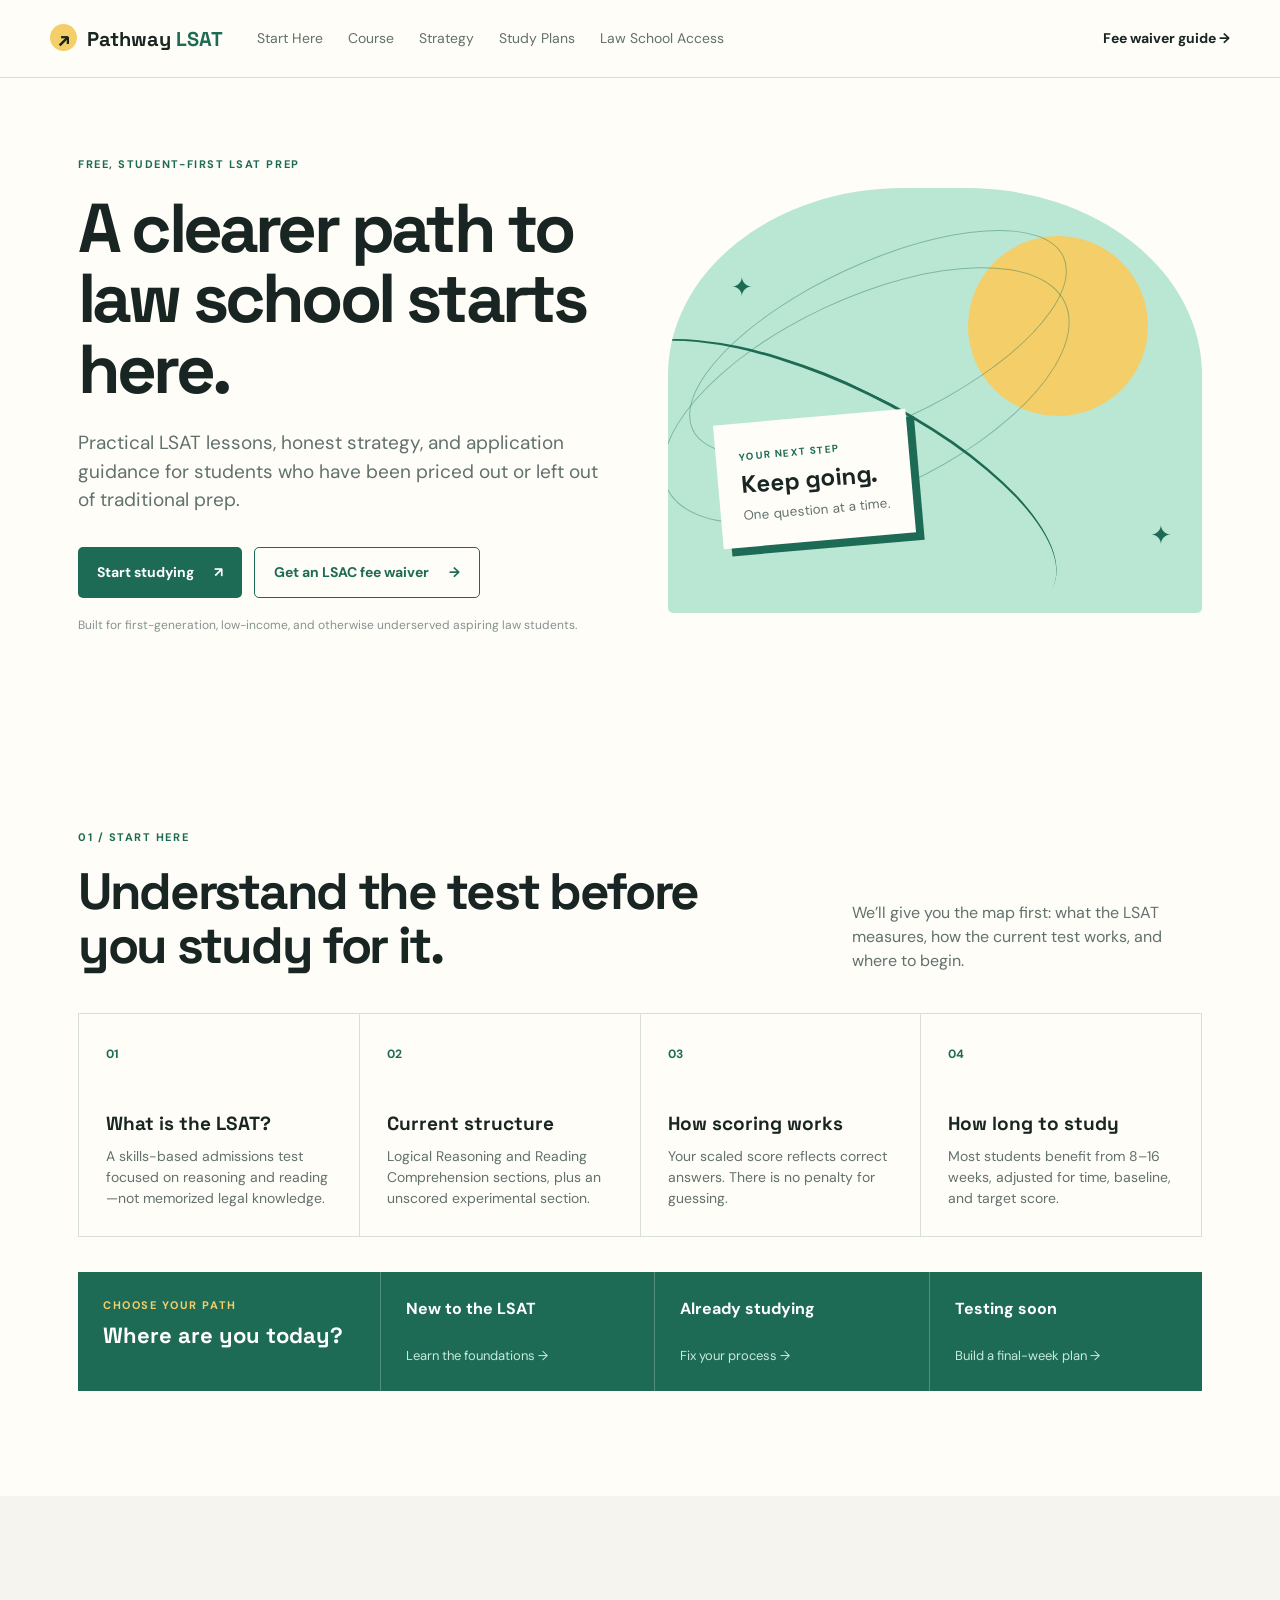
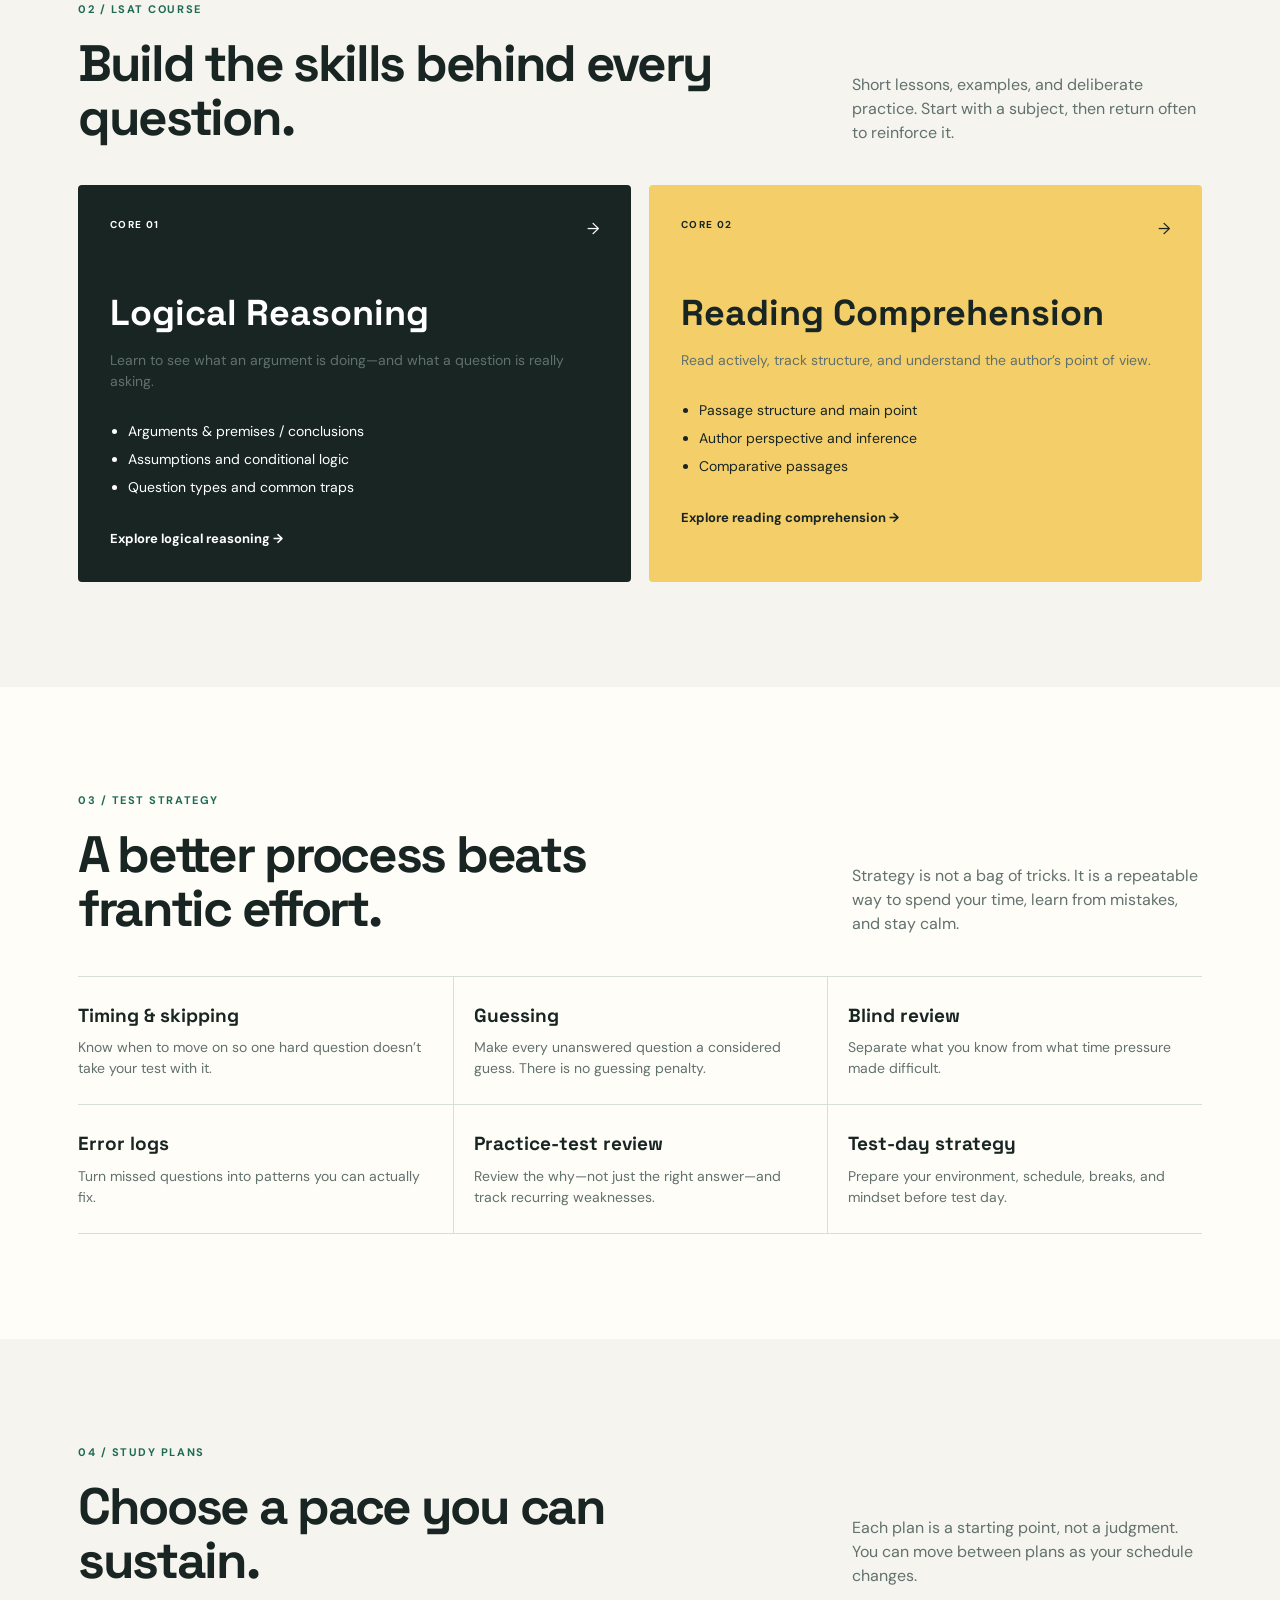
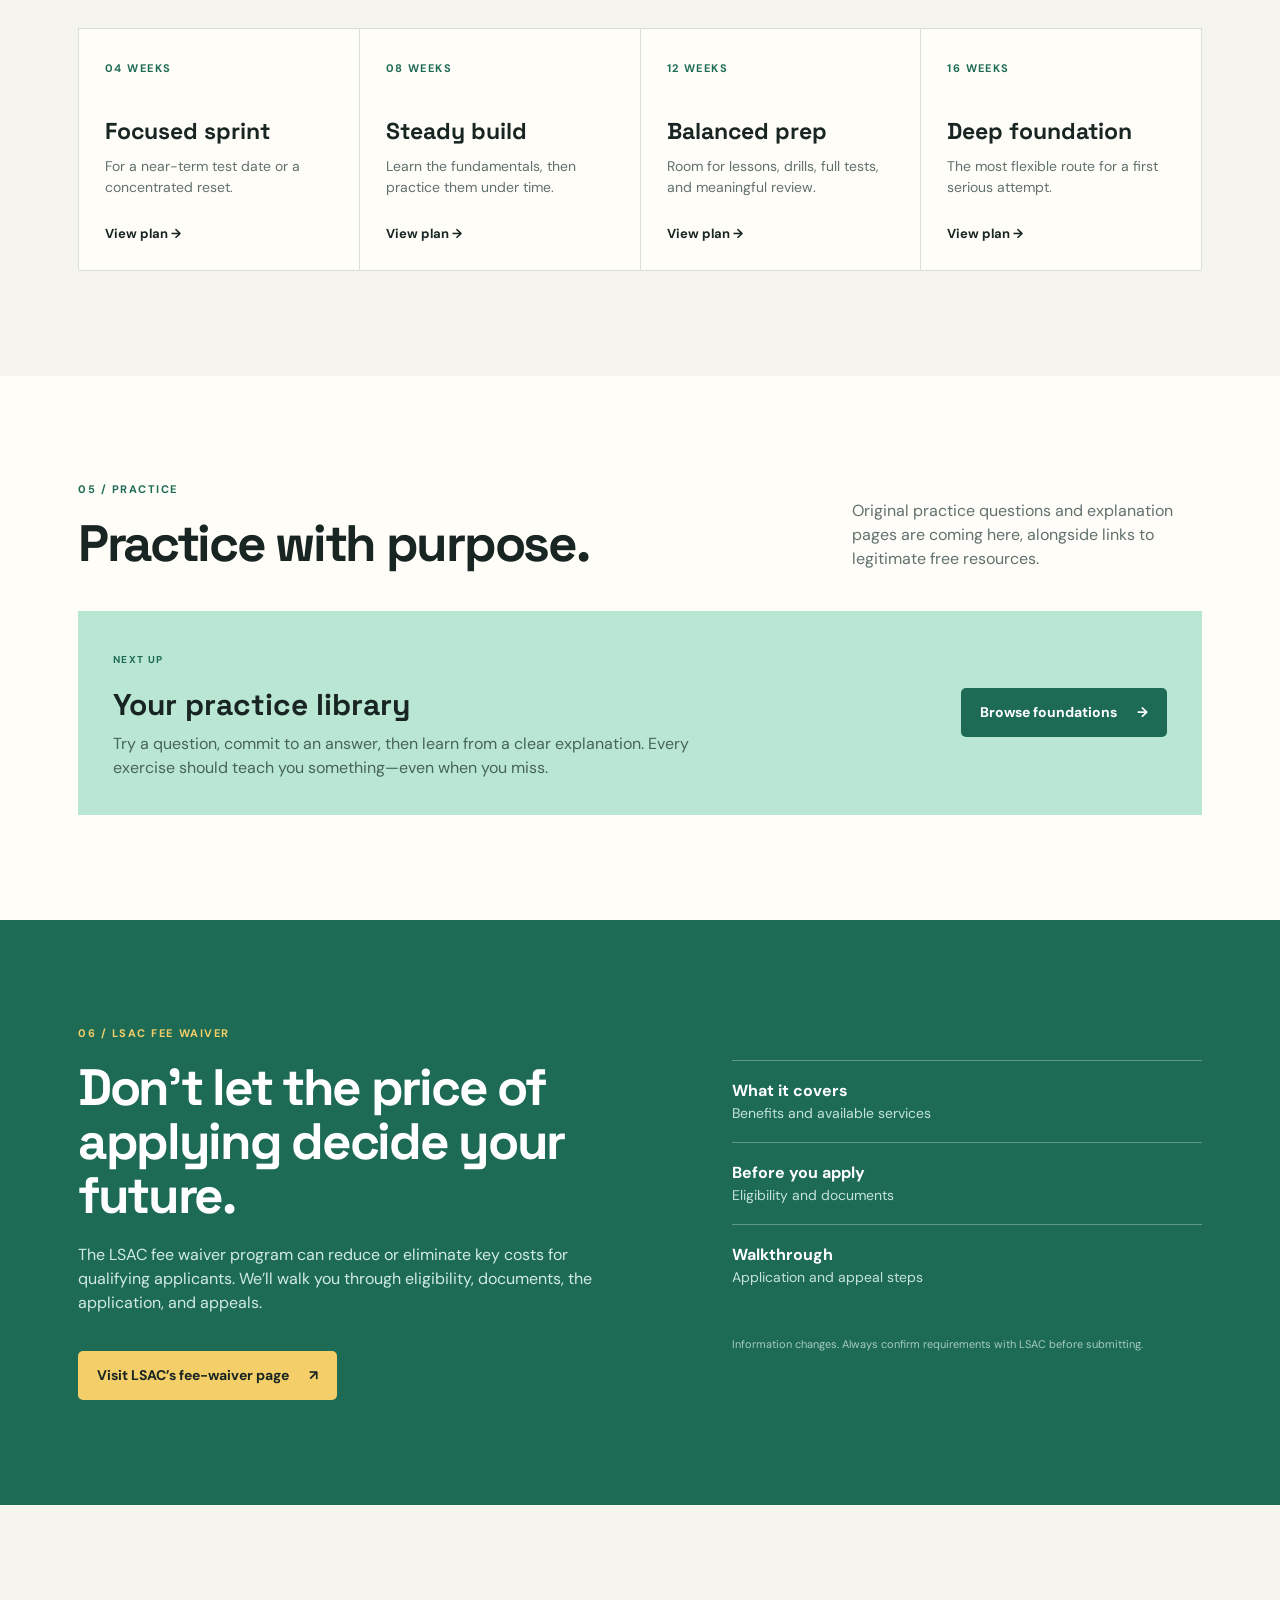
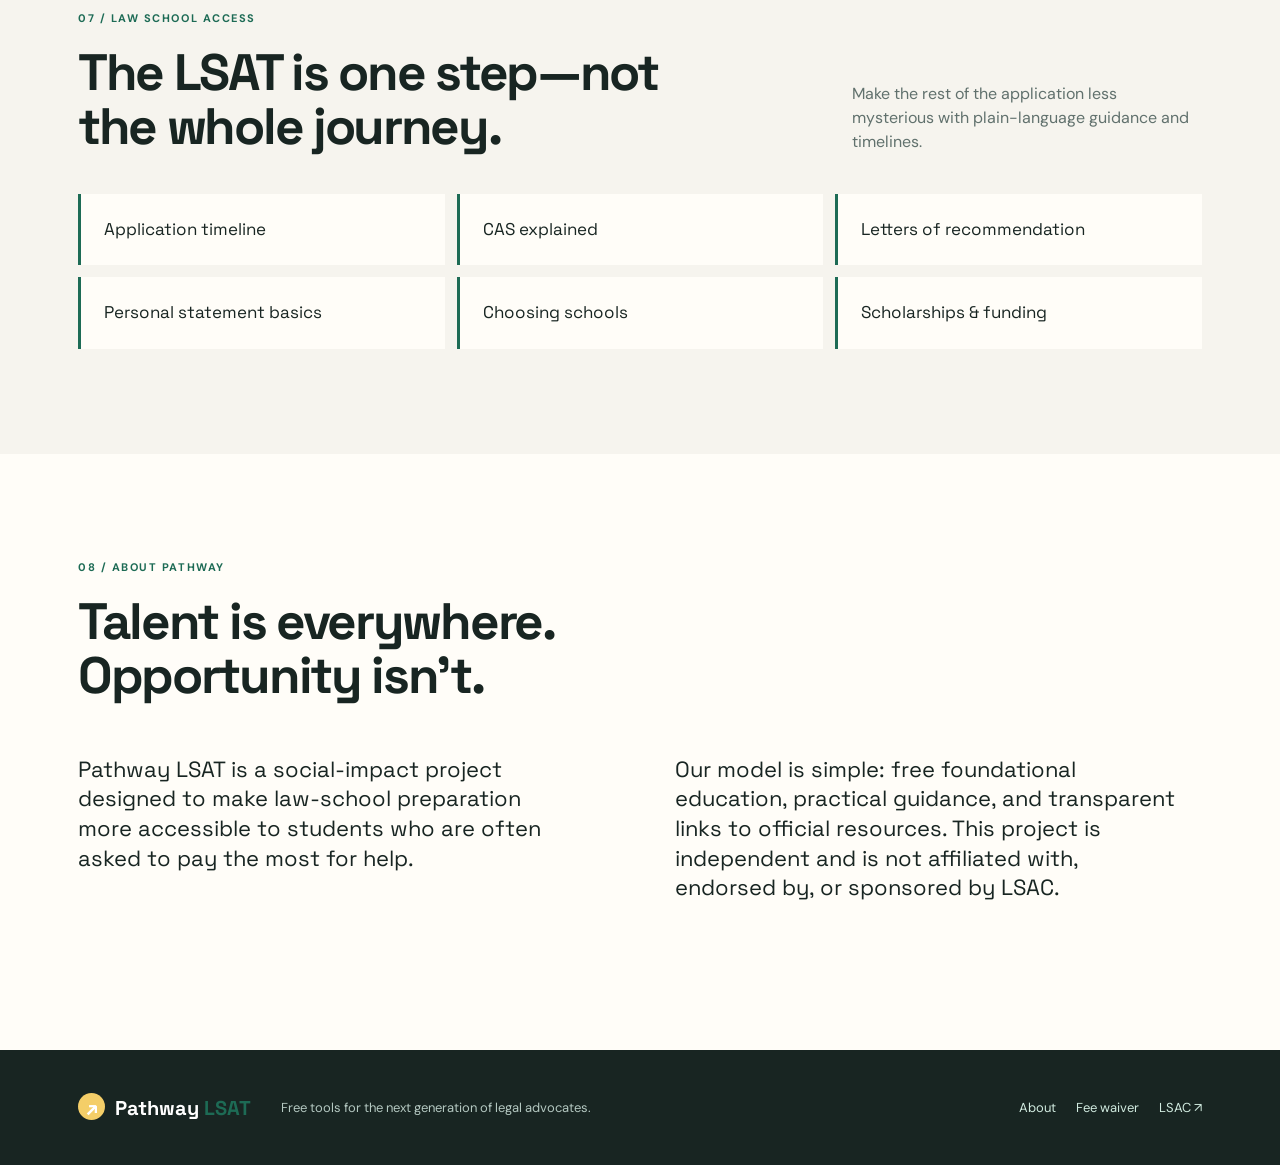
==== index.html @ d867a2b7 "Add files via upload" ====
<!doctype html>
<html lang="en">
  <head>
    <meta charset="UTF-8" />
    <meta name="viewport" content="width=device-width, initial-scale=1.0" />
    <meta name="description" content="Free LSAT preparation and law-school access guidance for students facing financial barriers." />
    <title>Pathway LSAT — A clearer route to law school</title>
    <link rel="preconnect" href="https://fonts.googleapis.com" />
    <link rel="preconnect" href="https://fonts.gstatic.com" crossorigin />
    <link href="https://fonts.googleapis.com/css2?family=DM+Sans:wght@400;500;600;700&family=Space+Grotesk:wght@500;600;700&display=swap" rel="stylesheet" />
    <link rel="stylesheet" href="styles.css" />
  </head>
  <body>
    <header class="site-header">
      <a class="brand" href="#home" aria-label="Pathway LSAT home"><span class="brand-mark">↗</span> Pathway <span>LSAT</span></a>
      <button class="menu-toggle" aria-expanded="false" aria-controls="site-nav">Menu</button>
      <nav id="site-nav" class="site-nav" aria-label="Main navigation">
        <a href="#start">Start Here</a><a href="#course">Course</a><a href="#strategy">Strategy</a><a href="#plans">Study Plans</a><a href="#access">Law School Access</a>
      </nav>
      <a class="header-link" href="#fee-waiver">Fee waiver guide <span>→</span></a>
    </header>

    <main>
      <section id="home" class="hero section-shell">
        <div class="hero-copy">
          <p class="eyebrow">FREE, STUDENT-FIRST LSAT PREP</p>
          <h1>A clearer path to law school starts here.</h1>
          <p class="lede">Practical LSAT lessons, honest strategy, and application guidance for students who have been priced out or left out of traditional prep.</p>
          <div class="button-row"><a class="button primary" href="#start">Start studying <span>↗</span></a><a class="button secondary" href="#fee-waiver">Get an LSAC fee waiver <span>→</span></a></div>
          <p class="microcopy">Built for first-generation, low-income, and otherwise underserved aspiring law students.</p>
        </div>
        <div class="hero-art" aria-label="Illustration of a pathway toward law school">
          <div class="sun"></div><div class="orbit orbit-one"></div><div class="orbit orbit-two"></div><div class="path-line"></div><div class="sign-card"><span>YOUR NEXT STEP</span><strong>Keep going.</strong><small>One question at a time.</small></div>
          <div class="star star-one">✦</div><div class="star star-two">✦</div>
        </div>
      </section>

      <section id="start" class="section-shell section-block">
        <div class="section-heading"><div><p class="eyebrow">01 / START HERE</p><h2>Understand the test before you study for it.</h2></div><p>We’ll give you the map first: what the LSAT measures, how the current test works, and where to begin.</p></div>
        <div class="info-grid four"><article><span class="number">01</span><h3>What is the LSAT?</h3><p>A skills-based admissions test focused on reasoning and reading—not memorized legal knowledge.</p></article><article><span class="number">02</span><h3>Current structure</h3><p>Logical Reasoning and Reading Comprehension sections, plus an unscored experimental section.</p></article><article><span class="number">03</span><h3>How scoring works</h3><p>Your scaled score reflects correct answers. There is no penalty for guessing.</p></article><article><span class="number">04</span><h3>How long to study</h3><p>Most students benefit from 8–16 weeks, adjusted for time, baseline, and target score.</p></article></div>
        <div class="pathway"><div><p class="eyebrow">CHOOSE YOUR PATH</p><h3>Where are you today?</h3></div><a href="#course"><strong>New to the LSAT</strong><span>Learn the foundations →</span></a><a href="#strategy"><strong>Already studying</strong><span>Fix your process →</span></a><a href="#plans"><strong>Testing soon</strong><span>Build a final-week plan →</span></a></div>
      </section>

      <section id="course" class="section-shell section-block tinted"><div class="section-heading"><div><p class="eyebrow">02 / LSAT COURSE</p><h2>Build the skills behind every question.</h2></div><p>Short lessons, examples, and deliberate practice. Start with a subject, then return often to reinforce it.</p></div><div class="course-grid"><article class="course-card dark"><div class="card-top"><span class="tag">CORE 01</span><span>→</span></div><h3>Logical Reasoning</h3><p>Learn to see what an argument is doing—and what a question is really asking.</p><ul><li>Arguments &amp; premises / conclusions</li><li>Assumptions and conditional logic</li><li>Question types and common traps</li></ul><a href="#practice">Explore logical reasoning →</a></article><article class="course-card accent"><div class="card-top"><span class="tag">CORE 02</span><span>→</span></div><h3>Reading Comprehension</h3><p>Read actively, track structure, and understand the author’s point of view.</p><ul><li>Passage structure and main point</li><li>Author perspective and inference</li><li>Comparative passages</li></ul><a href="#practice">Explore reading comprehension →</a></article></div></section>

      <section id="strategy" class="section-shell section-block"><div class="section-heading"><div><p class="eyebrow">03 / TEST STRATEGY</p><h2>A better process beats frantic effort.</h2></div><p>Strategy is not a bag of tricks. It is a repeatable way to spend your time, learn from mistakes, and stay calm.</p></div><div class="strategy-list"><div><b>Timing &amp; skipping</b><span>Know when to move on so one hard question doesn’t take your test with it.</span></div><div><b>Guessing</b><span>Make every unanswered question a considered guess. There is no guessing penalty.</span></div><div><b>Blind review</b><span>Separate what you know from what time pressure made difficult.</span></div><div><b>Error logs</b><span>Turn missed questions into patterns you can actually fix.</span></div><div><b>Practice-test review</b><span>Review the why—not just the right answer—and track recurring weaknesses.</span></div><div><b>Test-day strategy</b><span>Prepare your environment, schedule, breaks, and mindset before test day.</span></div></div></section>

      <section id="plans" class="section-shell section-block tinted"><div class="section-heading"><div><p class="eyebrow">04 / STUDY PLANS</p><h2>Choose a pace you can sustain.</h2></div><p>Each plan is a starting point, not a judgment. You can move between plans as your schedule changes.</p></div><div class="plans-grid"><a href="#course"><span>04 WEEKS</span><h3>Focused sprint</h3><p>For a near-term test date or a concentrated reset.</p><b>View plan →</b></a><a href="#course"><span>08 WEEKS</span><h3>Steady build</h3><p>Learn the fundamentals, then practice them under time.</p><b>View plan →</b></a><a href="#course"><span>12 WEEKS</span><h3>Balanced prep</h3><p>Room for lessons, drills, full tests, and meaningful review.</p><b>View plan →</b></a><a href="#course"><span>16 WEEKS</span><h3>Deep foundation</h3><p>The most flexible route for a first serious attempt.</p><b>View plan →</b></a></div></section>

      <section id="practice" class="section-shell section-block"><div class="section-heading"><div><p class="eyebrow">05 / PRACTICE</p><h2>Practice with purpose.</h2></div><p>Original practice questions and explanation pages are coming here, alongside links to legitimate free resources.</p></div><div class="practice-callout"><div><span class="tag">NEXT UP</span><h3>Your practice library</h3><p>Try a question, commit to an answer, then learn from a clear explanation. Every exercise should teach you something—even when you miss.</p></div><a class="button primary" href="#course">Browse foundations <span>→</span></a></div></section>

      <section id="fee-waiver" class="section-shell section-block fee-section"><div class="fee-copy"><p class="eyebrow">06 / LSAC FEE WAIVER</p><h2>Don’t let the price of applying decide your future.</h2><p>The LSAC fee waiver program can reduce or eliminate key costs for qualifying applicants. We’ll walk you through eligibility, documents, the application, and appeals.</p><a class="button primary" href="https://www.lsac.org/lsat/register-lsat/lsat-cas-fees/fee-waivers" target="_blank" rel="noreferrer">Visit LSAC’s fee-waiver page <span>↗</span></a></div><div class="fee-topics"><div><b>What it covers</b><span>Benefits and available services</span></div><div><b>Before you apply</b><span>Eligibility and documents</span></div><div><b>Walkthrough</b><span>Application and appeal steps</span></div><p class="note">Information changes. Always confirm requirements with LSAC before submitting.</p></div></section>

      <section id="access" class="section-shell section-block tinted"><div class="section-heading"><div><p class="eyebrow">07 / LAW SCHOOL ACCESS</p><h2>The LSAT is one step—not the whole journey.</h2></div><p>Make the rest of the application less mysterious with plain-language guidance and timelines.</p></div><div class="access-grid"><span>Application timeline</span><span>CAS explained</span><span>Letters of recommendation</span><span>Personal statement basics</span><span>Choosing schools</span><span>Scholarships &amp; funding</span></div></section>

      <section id="about" class="section-shell section-block about"><p class="eyebrow">08 / ABOUT PATHWAY</p><h2>Talent is everywhere. Opportunity isn’t.</h2><div class="about-columns"><p>Pathway LSAT is a social-impact project designed to make law-school preparation more accessible to students who are often asked to pay the most for help.</p><p>Our model is simple: free foundational education, practical guidance, and transparent links to official resources. This project is independent and is not affiliated with, endorsed by, or sponsored by LSAC.</p></div></section>
    </main>
    <footer class="site-footer"><div class="brand"><span class="brand-mark">↗</span> Pathway <span>LSAT</span></div><p>Free tools for the next generation of legal advocates.</p><div><a href="#about">About</a><a href="#fee-waiver">Fee waiver</a><a href="https://www.lsac.org" target="_blank" rel="noreferrer">LSAC ↗</a></div></footer>
    <script src="app.js"></script>
  </body>
</html>
---- styles.css ----
:root{--ink:#182522;--muted:#61716d;--cream:#f6f4ee;--paper:#fffdf8;--mint:#b9e7d4;--green:#1d6b55;--yellow:#f4ce68;--line:#d8ded8;--sans:'DM Sans',sans-serif;--display:'Space Grotesk',sans-serif}*{box-sizing:border-box}html{scroll-behavior:smooth}body{margin:0;background:var(--paper);color:var(--ink);font-family:var(--sans);line-height:1.5}a{color:inherit;text-decoration:none}.site-header{height:78px;display:flex;align-items:center;gap:34px;padding:0 max(28px,calc((100vw - 1180px)/2));border-bottom:1px solid var(--line);position:sticky;top:0;background:rgba(255,253,248,.94);backdrop-filter:blur(10px);z-index:5}.brand{font-family:var(--display);font-weight:700;font-size:20px;white-space:nowrap}.brand>span:last-child{color:var(--green)}.brand-mark{display:inline-grid;place-items:center;background:var(--yellow);border-radius:50%;width:27px;height:27px;margin-right:5px}.site-nav{display:flex;gap:25px;font-size:14px;color:var(--muted);flex:1}.site-nav a:hover,.header-link:hover{color:var(--green)}.header-link{font-size:14px;font-weight:700}.menu-toggle{display:none;background:none;border:1px solid var(--line);padding:8px 12px;border-radius:5px}.section-shell{max-width:1180px;margin:auto;padding-left:28px;padding-right:28px}.hero{min-height:610px;display:grid;grid-template-columns:1fr 1fr;align-items:center;gap:55px}.hero-copy{padding:78px 0}.eyebrow{color:var(--green);font-size:11px;font-weight:700;letter-spacing:.14em;margin:0 0 20px}.hero h1{font-family:var(--display);font-size:clamp(42px,5.4vw,76px);line-height:1.02;letter-spacing:-.055em;max-width:650px;margin:0 0 25px}.lede{color:var(--muted);font-size:19px;max-width:565px}.button-row{display:flex;gap:12px;flex-wrap:wrap;margin:32px 0 18px}.button{display:inline-flex;align-items:center;gap:20px;padding:14px 19px;border-radius:5px;font-weight:700;font-size:14px}.button.primary{background:var(--green);color:white}.button.secondary{border:1px solid var(--green);color:var(--green)}.button:hover{transform:translateY(-2px)}.microcopy{font-size:12px;color:#85938f}.hero-art{height:425px;background:var(--mint);position:relative;overflow:hidden;border-radius:44% 44% 5px 5px}.sun{position:absolute;width:180px;height:180px;background:var(--yellow);border-radius:50%;top:48px;right:54px}.orbit{position:absolute;border:1px solid rgba(29,107,85,.4);border-radius:50%;transform:rotate(-25deg)}.orbit-one{width:410px;height:160px;top:75px;left:5px}.orbit-two{width:440px;height:195px;top:110px;left:-22px}.path-line{position:absolute;width:500px;height:190px;border-top:3px solid var(--green);border-radius:50%;transform:rotate(26deg);left:-90px;bottom:40px}.sign-card{position:absolute;background:var(--paper);padding:20px 23px;left:50px;bottom:72px;box-shadow:8px 8px 0 var(--green);transform:rotate(-5deg)}.sign-card span,.tag{font-size:10px;letter-spacing:.14em;color:var(--green);font-weight:700}.sign-card strong{display:block;font-family:var(--display);font-size:24px}.sign-card small{color:var(--muted)}.star{position:absolute;color:var(--green);font-size:26px}.star-one{top:80px;left:63px}.star-two{right:30px;bottom:58px}.section-block{padding-top:105px;padding-bottom:105px}.tinted{max-width:none;background:var(--cream)}.tinted>*{max-width:1124px;margin-left:auto;margin-right:auto}.section-heading{display:flex;justify-content:space-between;align-items:end;gap:40px;margin-bottom:40px}.section-heading h2,.about h2,.fee-copy h2{font-family:var(--display);font-size:clamp(32px,4vw,52px);letter-spacing:-.045em;line-height:1.05;margin:0;max-width:650px}.section-heading>p{max-width:350px;color:var(--muted);margin:0}.info-grid{display:grid;gap:1px;background:var(--line);border:1px solid var(--line)}.info-grid.four{grid-template-columns:repeat(4,1fr)}.info-grid article{background:var(--paper);padding:27px;min-height:210px}.number{color:var(--green);font-size:12px;font-weight:700}.info-grid h3{font-family:var(--display);font-size:19px;margin:45px 0 8px}.info-grid p,.course-card p,.plans-grid p{color:var(--muted);font-size:14px;margin:0}.pathway{display:grid;grid-template-columns:1.1fr repeat(3,1fr);gap:1px;background:var(--green);margin-top:35px;color:white}.pathway>*{padding:25px;background:var(--green)}.pathway .eyebrow{color:var(--yellow);margin-bottom:5px}.pathway h3{font-family:var(--display);font-size:22px;margin:0}.pathway a{border-left:1px solid rgba(255,255,255,.25);transition:.2s}.pathway a:hover{background:#165743}.pathway strong,.pathway span{display:block}.pathway span{font-size:13px;color:#c7e9db;margin-top:25px}.course-grid{display:grid;grid-template-columns:1fr 1fr;gap:18px}.course-card{padding:32px;min-height:360px;border-radius:4px}.course-card.dark{background:var(--ink);color:white}.course-card.accent{background:var(--yellow)}.card-top{display:flex;justify-content:space-between}.course-card .tag{color:inherit}.course-card h3{font-family:var(--display);font-size:36px;margin:45px 0 10px}.course-card ul{padding-left:18px;font-size:14px;line-height:2;margin:25px 0}.course-card a{font-size:13px;font-weight:700}.strategy-list{display:grid;grid-template-columns:repeat(3,1fr);border-top:1px solid var(--line)}.strategy-list div{padding:25px 20px 25px 0;border-bottom:1px solid var(--line)}.strategy-list div:nth-child(3n+2),.strategy-list div:nth-child(3n+3){padding-left:20px;border-left:1px solid var(--line)}.strategy-list b,.strategy-list span{display:block}.strategy-list b{font-family:var(--display);font-size:19px;margin-bottom:7px}.strategy-list span{font-size:14px;color:var(--muted)}.plans-grid{display:grid;grid-template-columns:repeat(4,1fr);gap:1px;background:var(--line);border:1px solid var(--line)}.plans-grid a{background:var(--paper);padding:26px;min-height:220px}.plans-grid a:hover{background:var(--mint)}.plans-grid span{font-size:11px;font-weight:700;color:var(--green);letter-spacing:.13em}.plans-grid h3{font-family:var(--display);font-size:23px;margin:35px 0 8px}.plans-grid b{display:block;font-size:13px;margin-top:26px}.practice-callout{display:flex;justify-content:space-between;align-items:center;gap:30px;padding:35px;background:var(--mint)}.practice-callout h3{font-family:var(--display);font-size:30px;margin:12px 0 5px}.practice-callout p{max-width:600px;color:#47645a;margin:0}.fee-section{display:grid;grid-template-columns:1.1fr .9fr;gap:80px;background:var(--green);max-width:none;color:white}.fee-section>*{max-width:530px}.fee-section{padding-left:max(28px,calc((100vw - 1124px)/2));padding-right:max(28px,calc((100vw - 1124px)/2))}.fee-copy .eyebrow{color:var(--yellow)}.fee-copy h2{color:white;margin-bottom:20px}.fee-copy>p{color:#d1ebe0}.fee-copy .button{margin-top:20px;background:var(--yellow);color:var(--ink)}.fee-topics{align-self:center}.fee-topics>div{border-top:1px solid rgba(255,255,255,.3);padding:18px 0}.fee-topics b,.fee-topics span{display:block}.fee-topics span{color:#c4e2d7;font-size:14px}.note{font-size:11px;color:#a6cbbc;margin-top:30px}.access-grid{display:grid;grid-template-columns:repeat(3,1fr);gap:12px}.access-grid span{background:var(--paper);padding:23px;font-family:var(--display);font-size:17px;border-left:3px solid var(--green)}.about{padding-bottom:125px}.about-columns{display:grid;grid-template-columns:1fr 1fr;gap:70px;margin-top:30px}.about-columns p{font-family:var(--display);font-size:22px;line-height:1.35;max-width:500px}.site-footer{background:var(--ink);color:white;padding:35px max(28px,calc((100vw - 1124px)/2));display:flex;align-items:center;gap:30px}.site-footer p{color:#b4c8c1;font-size:13px;flex:1}.site-footer>div:last-child{display:flex;gap:20px;font-size:13px;color:#d1ebe0}@media(max-width:800px){.site-header{gap:12px}.site-nav{display:none;position:absolute;top:78px;left:0;right:0;background:var(--paper);padding:20px 28px;flex-direction:column}.site-nav.open{display:flex}.menu-toggle{display:block;margin-left:auto}.header-link{display:none}.hero{grid-template-columns:1fr;padding-top:25px}.hero-copy{padding:45px 0 15px}.hero-art{height:300px}.section-heading{display:block}.section-heading>p{margin-top:18px}.info-grid.four,.plans-grid{grid-template-columns:1fr 1fr}.pathway{grid-template-columns:1fr 1fr}.pathway>*:first-child{grid-column:1/-1}.course-grid,.fee-section{grid-template-columns:1fr}.strategy-list{grid-template-columns:1fr 1fr}.strategy-list div:nth-child(3n+2),.strategy-list div:nth-child(3n+3){padding-left:0;border-left:0}.strategy-list div:nth-child(even){padding-left:20px;border-left:1px solid var(--line)}.about-columns{gap:20px}.site-footer{flex-wrap:wrap}.site-footer p{flex-basis:60%}}@media(max-width:500px){.section-block{padding-top:70px;padding-bottom:70px}.info-grid.four,.plans-grid,.strategy-list,.access-grid{grid-template-columns:1fr}.pathway{grid-template-columns:1fr}.pathway>*:first-child{grid-column:auto}.pathway a{border-left:0;border-top:1px solid rgba(255,255,255,.25)}.course-card h3{font-size:30px}.about-columns{grid-template-columns:1fr}.site-footer>div:last-child{width:100%}}
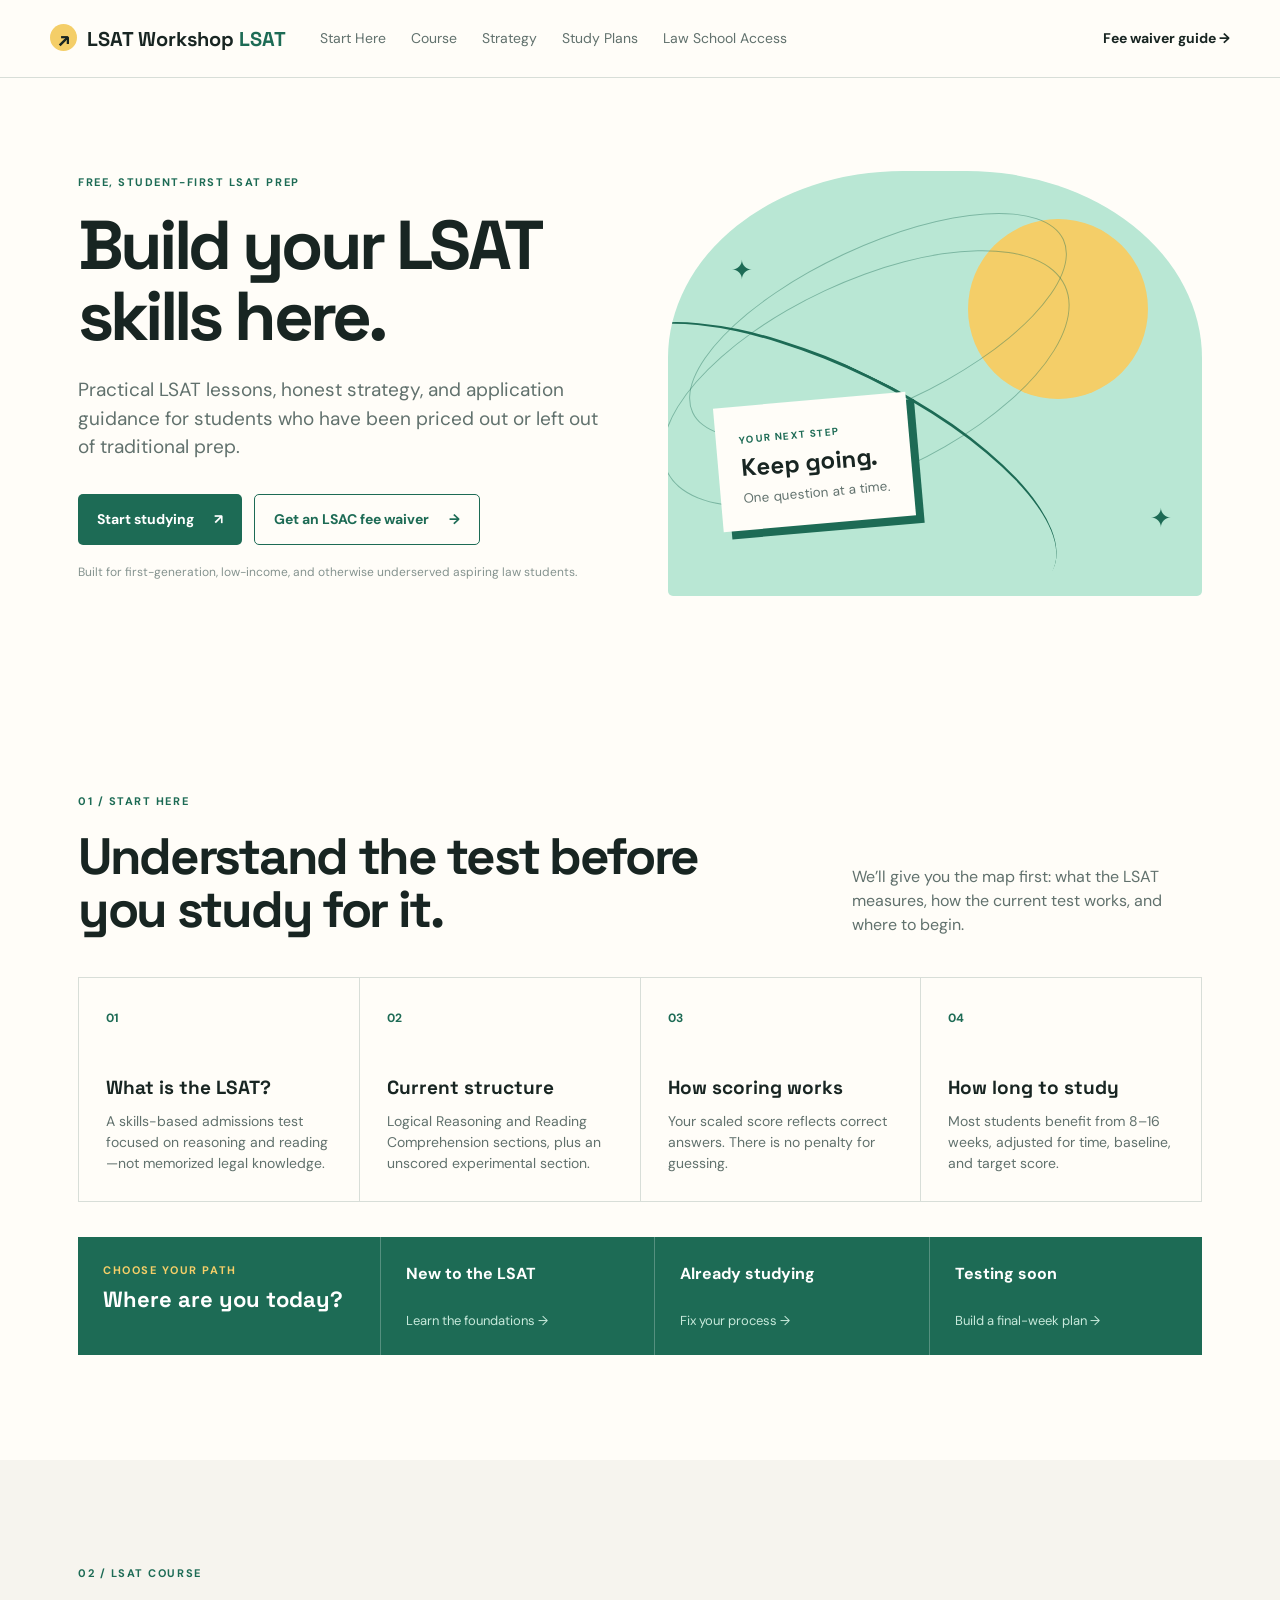
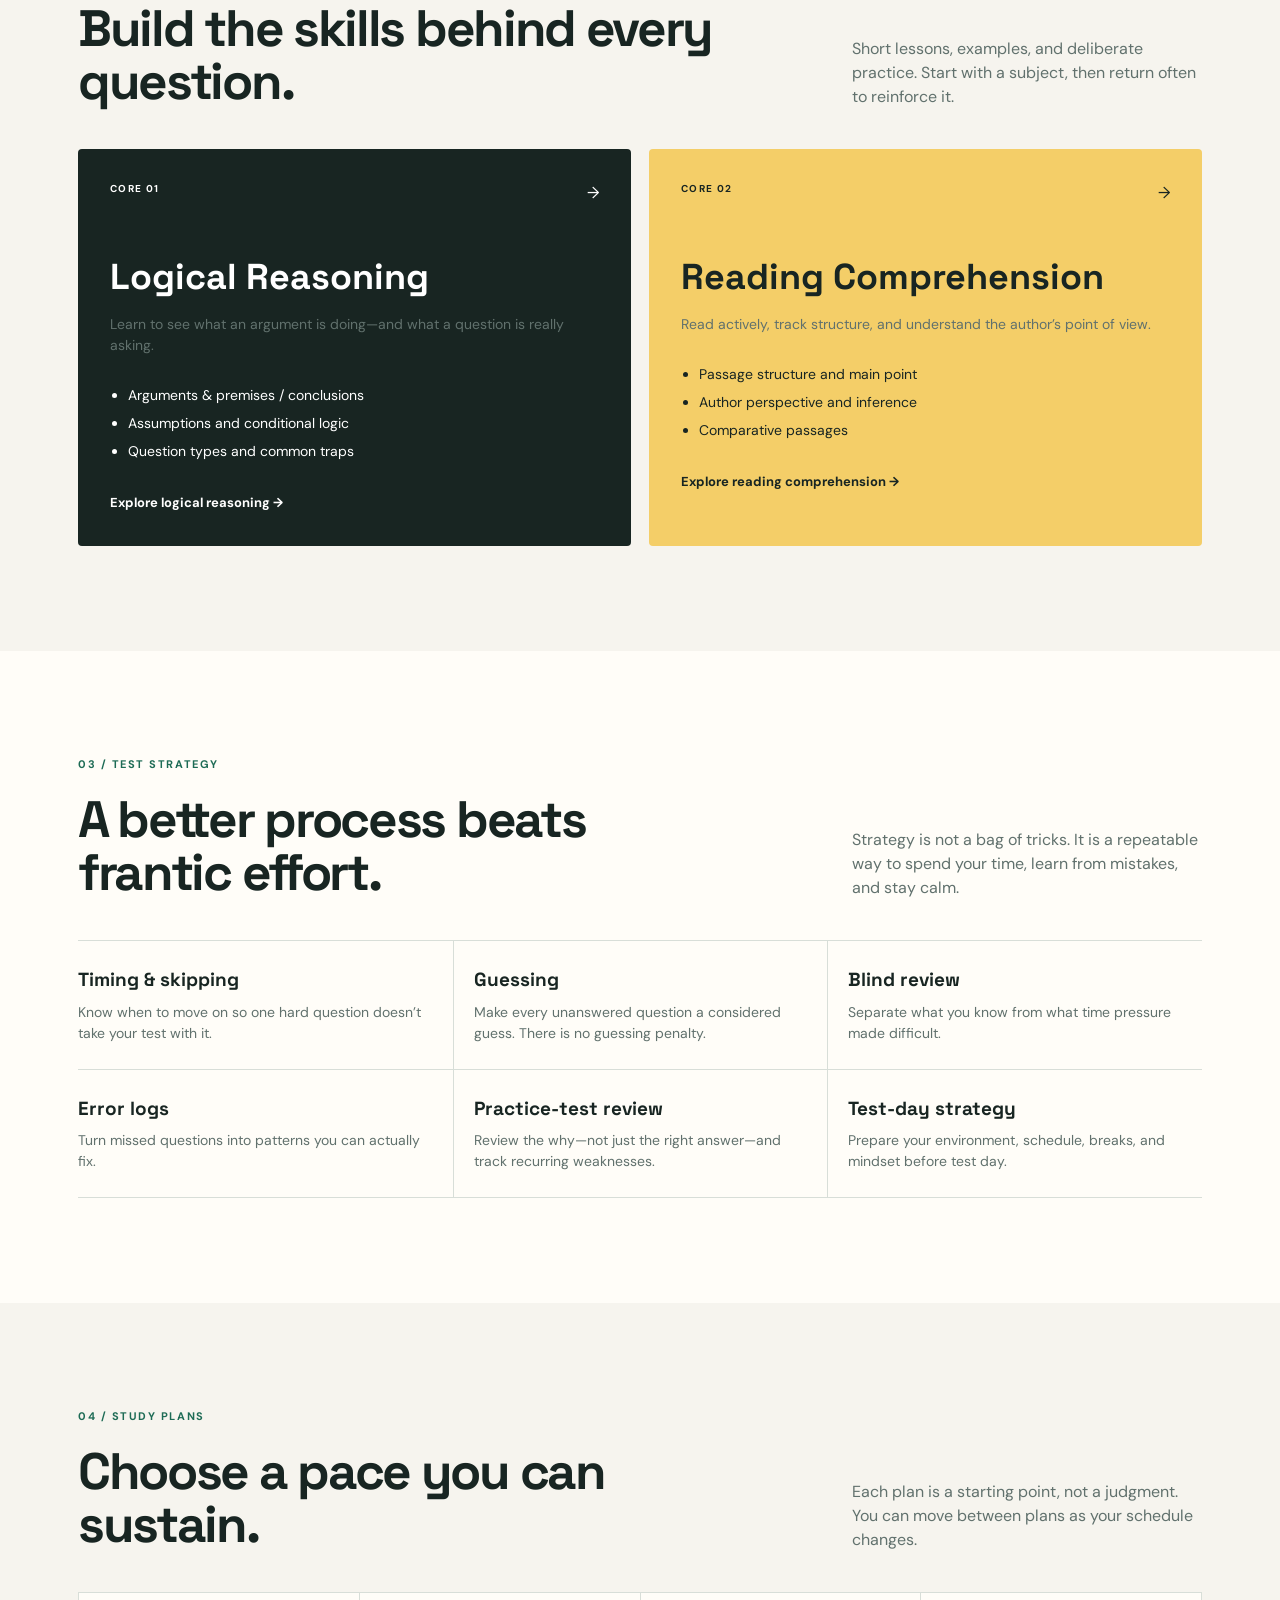
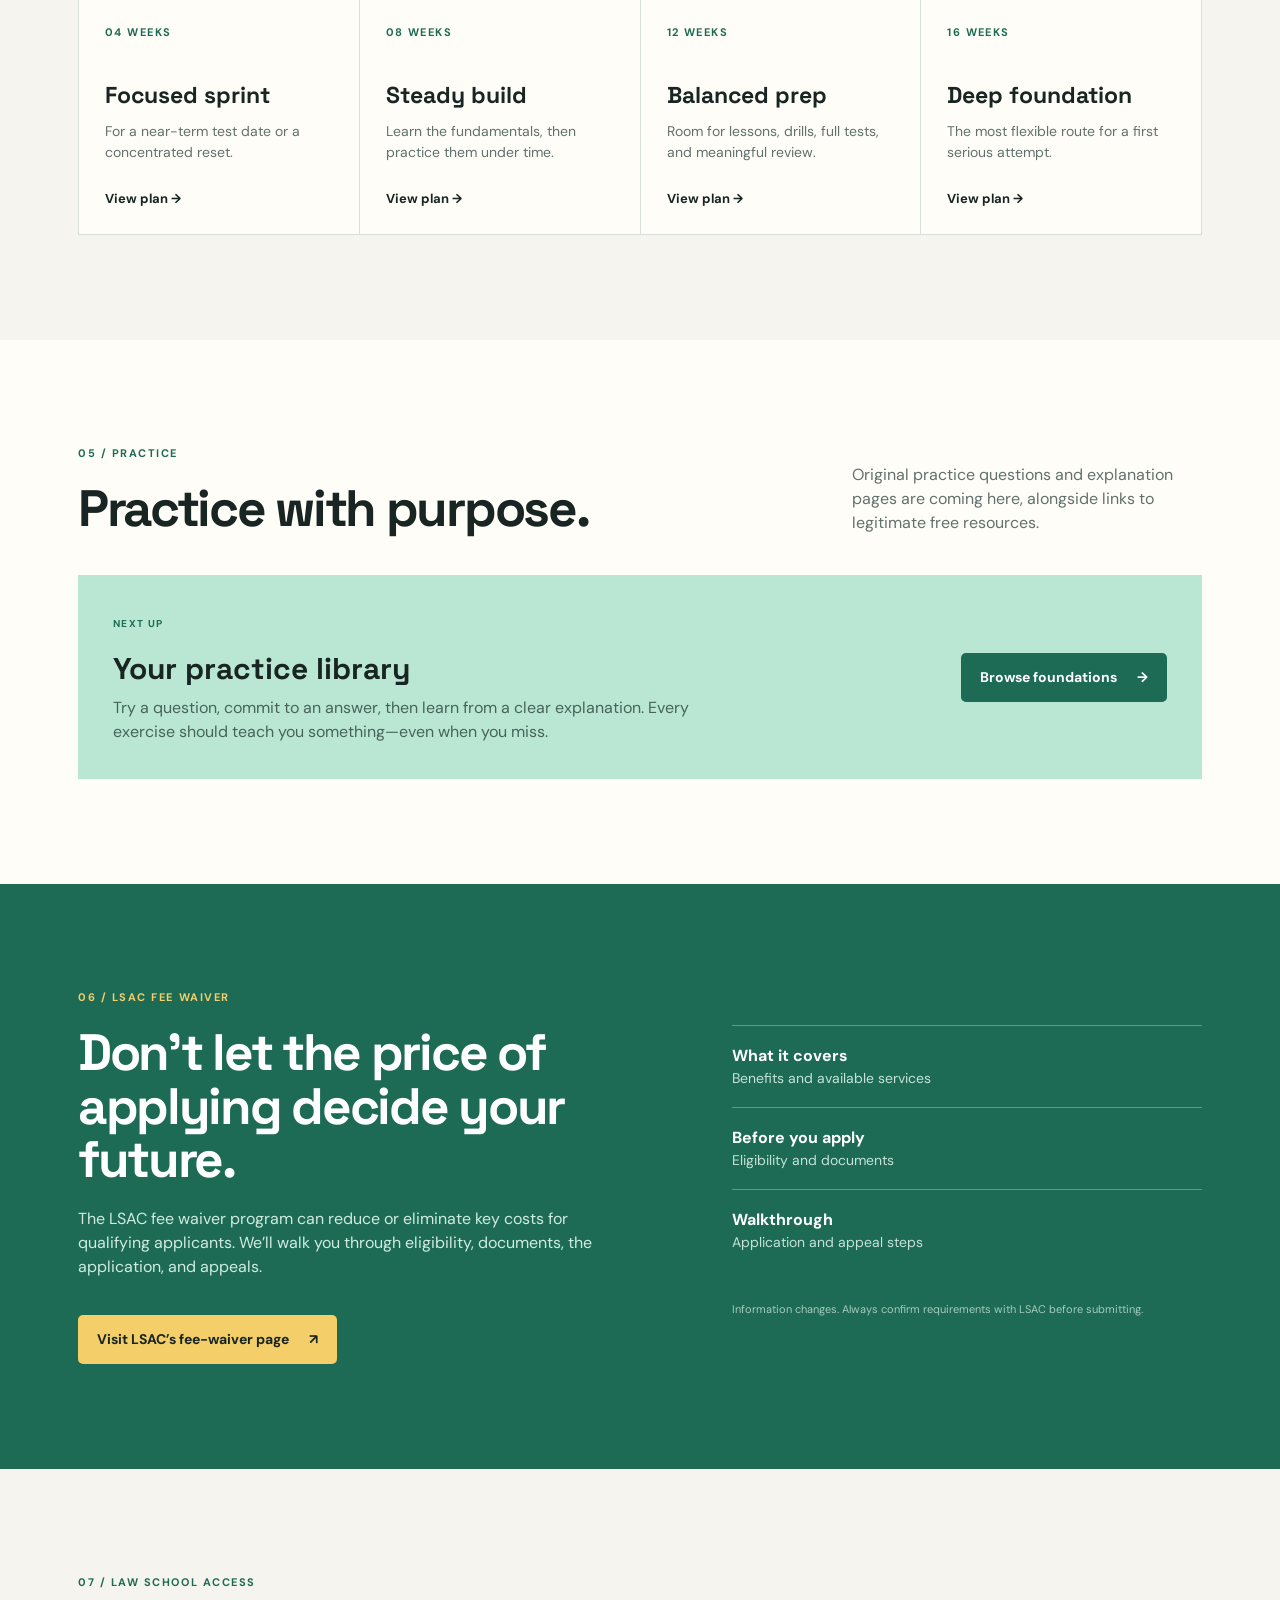
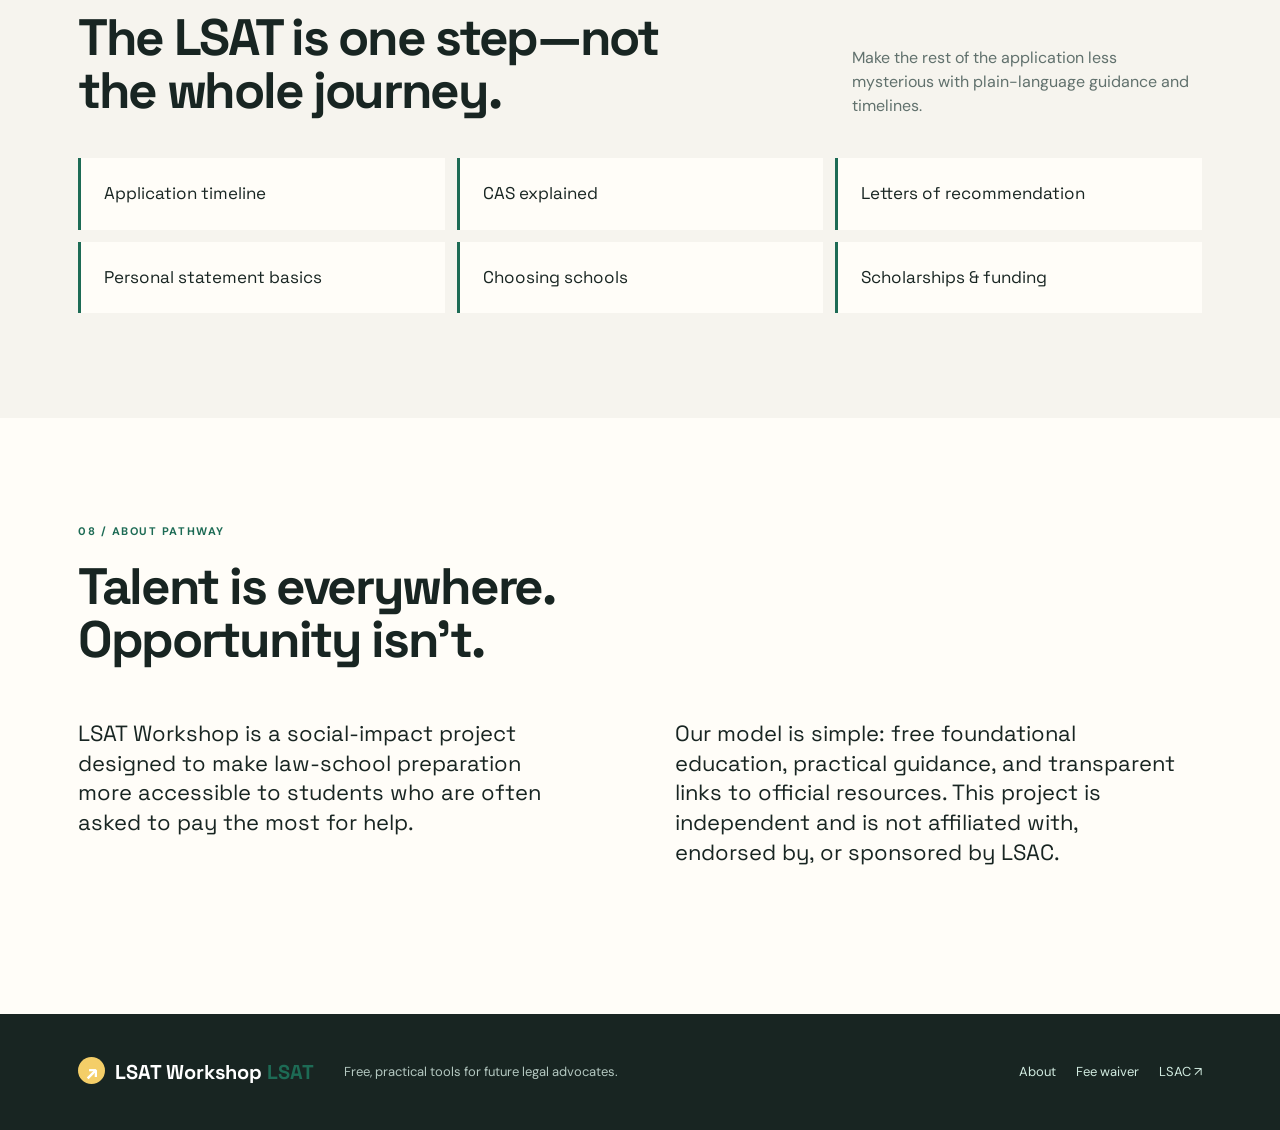
==== commit 1851e467: "Rebrand site as LSAT Workshop" ====
--- a/index.html
+++ b/index.html
@@ -4,7 +4,7 @@
     <meta charset="UTF-8" />
     <meta name="viewport" content="width=device-width, initial-scale=1.0" />
     <meta name="description" content="Free LSAT preparation and law-school access guidance for students facing financial barriers." />
-    <title>Pathway LSAT — A clearer route to law school</title>
+    <title>LSAT Workshop — A clearer route to law school</title>
     <link rel="preconnect" href="https://fonts.googleapis.com" />
     <link rel="preconnect" href="https://fonts.gstatic.com" crossorigin />
     <link href="https://fonts.googleapis.com/css2?family=DM+Sans:wght@400;500;600;700&family=Space+Grotesk:wght@500;600;700&display=swap" rel="stylesheet" />
@@ -12,24 +12,24 @@
   </head>
   <body>
     <header class="site-header">
-      <a class="brand" href="#home" aria-label="Pathway LSAT home"><span class="brand-mark">↗</span> Pathway <span>LSAT</span></a>
+      <a class="brand" href="./index.html" aria-label="LSAT Workshop home"><span class="brand-mark">↗</span> LSAT Workshop <span>LSAT</span></a>
       <button class="menu-toggle" aria-expanded="false" aria-controls="site-nav">Menu</button>
       <nav id="site-nav" class="site-nav" aria-label="Main navigation">
-        <a href="#start">Start Here</a><a href="#course">Course</a><a href="#strategy">Strategy</a><a href="#plans">Study Plans</a><a href="#access">Law School Access</a>
+        <a href="./start-here.html">Start Here</a><a href="./course.html">Course</a><a href="./strategy.html">Strategy</a><a href="./study-plans.html">Study Plans</a><a href="./law-school-access.html">Law School Access</a>
       </nav>
-      <a class="header-link" href="#fee-waiver">Fee waiver guide <span>→</span></a>
+      <a class="header-link" href="./fee-waiver.html">Fee waiver guide <span>→</span></a>
     </header>
 
     <main>
       <section id="home" class="hero section-shell">
         <div class="hero-copy">
           <p class="eyebrow">FREE, STUDENT-FIRST LSAT PREP</p>
-          <h1>A clearer path to law school starts here.</h1>
+          <h1>Build your LSAT skills here.</h1>
           <p class="lede">Practical LSAT lessons, honest strategy, and application guidance for students who have been priced out or left out of traditional prep.</p>
-          <div class="button-row"><a class="button primary" href="#start">Start studying <span>↗</span></a><a class="button secondary" href="#fee-waiver">Get an LSAC fee waiver <span>→</span></a></div>
+          <div class="button-row"><a class="button primary" href="./start-here.html">Start studying <span>↗</span></a><a class="button secondary" href="./fee-waiver.html">Get an LSAC fee waiver <span>→</span></a></div>
           <p class="microcopy">Built for first-generation, low-income, and otherwise underserved aspiring law students.</p>
         </div>
-        <div class="hero-art" aria-label="Illustration of a pathway toward law school">
+        <div class="hero-art" aria-label="Illustration of a workshop for law-school preparation">
           <div class="sun"></div><div class="orbit orbit-one"></div><div class="orbit orbit-two"></div><div class="path-line"></div><div class="sign-card"><span>YOUR NEXT STEP</span><strong>Keep going.</strong><small>One question at a time.</small></div>
           <div class="star star-one">✦</div><div class="star star-two">✦</div>
         </div>
@@ -38,24 +38,24 @@
       <section id="start" class="section-shell section-block">
         <div class="section-heading"><div><p class="eyebrow">01 / START HERE</p><h2>Understand the test before you study for it.</h2></div><p>We’ll give you the map first: what the LSAT measures, how the current test works, and where to begin.</p></div>
         <div class="info-grid four"><article><span class="number">01</span><h3>What is the LSAT?</h3><p>A skills-based admissions test focused on reasoning and reading—not memorized legal knowledge.</p></article><article><span class="number">02</span><h3>Current structure</h3><p>Logical Reasoning and Reading Comprehension sections, plus an unscored experimental section.</p></article><article><span class="number">03</span><h3>How scoring works</h3><p>Your scaled score reflects correct answers. There is no penalty for guessing.</p></article><article><span class="number">04</span><h3>How long to study</h3><p>Most students benefit from 8–16 weeks, adjusted for time, baseline, and target score.</p></article></div>
-        <div class="pathway"><div><p class="eyebrow">CHOOSE YOUR PATH</p><h3>Where are you today?</h3></div><a href="#course"><strong>New to the LSAT</strong><span>Learn the foundations →</span></a><a href="#strategy"><strong>Already studying</strong><span>Fix your process →</span></a><a href="#plans"><strong>Testing soon</strong><span>Build a final-week plan →</span></a></div>
+        <div class="pathway"><div><p class="eyebrow">CHOOSE YOUR PATH</p><h3>Where are you today?</h3></div><a href="./course.html"><strong>New to the LSAT</strong><span>Learn the foundations →</span></a><a href="./strategy.html"><strong>Already studying</strong><span>Fix your process →</span></a><a href="./study-plans.html"><strong>Testing soon</strong><span>Build a final-week plan →</span></a></div>
       </section>
 
-      <section id="course" class="section-shell section-block tinted"><div class="section-heading"><div><p class="eyebrow">02 / LSAT COURSE</p><h2>Build the skills behind every question.</h2></div><p>Short lessons, examples, and deliberate practice. Start with a subject, then return often to reinforce it.</p></div><div class="course-grid"><article class="course-card dark"><div class="card-top"><span class="tag">CORE 01</span><span>→</span></div><h3>Logical Reasoning</h3><p>Learn to see what an argument is doing—and what a question is really asking.</p><ul><li>Arguments &amp; premises / conclusions</li><li>Assumptions and conditional logic</li><li>Question types and common traps</li></ul><a href="#practice">Explore logical reasoning →</a></article><article class="course-card accent"><div class="card-top"><span class="tag">CORE 02</span><span>→</span></div><h3>Reading Comprehension</h3><p>Read actively, track structure, and understand the author’s point of view.</p><ul><li>Passage structure and main point</li><li>Author perspective and inference</li><li>Comparative passages</li></ul><a href="#practice">Explore reading comprehension →</a></article></div></section>
+      <section id="course" class="section-shell section-block tinted"><div class="section-heading"><div><p class="eyebrow">02 / LSAT COURSE</p><h2>Build the skills behind every question.</h2></div><p>Short lessons, examples, and deliberate practice. Start with a subject, then return often to reinforce it.</p></div><div class="course-grid"><article class="course-card dark"><div class="card-top"><span class="tag">CORE 01</span><span>→</span></div><h3>Logical Reasoning</h3><p>Learn to see what an argument is doing—and what a question is really asking.</p><ul><li>Arguments &amp; premises / conclusions</li><li>Assumptions and conditional logic</li><li>Question types and common traps</li></ul><a href="./practice.html">Explore logical reasoning →</a></article><article class="course-card accent"><div class="card-top"><span class="tag">CORE 02</span><span>→</span></div><h3>Reading Comprehension</h3><p>Read actively, track structure, and understand the author’s point of view.</p><ul><li>Passage structure and main point</li><li>Author perspective and inference</li><li>Comparative passages</li></ul><a href="./practice.html">Explore reading comprehension →</a></article></div></section>
 
       <section id="strategy" class="section-shell section-block"><div class="section-heading"><div><p class="eyebrow">03 / TEST STRATEGY</p><h2>A better process beats frantic effort.</h2></div><p>Strategy is not a bag of tricks. It is a repeatable way to spend your time, learn from mistakes, and stay calm.</p></div><div class="strategy-list"><div><b>Timing &amp; skipping</b><span>Know when to move on so one hard question doesn’t take your test with it.</span></div><div><b>Guessing</b><span>Make every unanswered question a considered guess. There is no guessing penalty.</span></div><div><b>Blind review</b><span>Separate what you know from what time pressure made difficult.</span></div><div><b>Error logs</b><span>Turn missed questions into patterns you can actually fix.</span></div><div><b>Practice-test review</b><span>Review the why—not just the right answer—and track recurring weaknesses.</span></div><div><b>Test-day strategy</b><span>Prepare your environment, schedule, breaks, and mindset before test day.</span></div></div></section>
 
-      <section id="plans" class="section-shell section-block tinted"><div class="section-heading"><div><p class="eyebrow">04 / STUDY PLANS</p><h2>Choose a pace you can sustain.</h2></div><p>Each plan is a starting point, not a judgment. You can move between plans as your schedule changes.</p></div><div class="plans-grid"><a href="#course"><span>04 WEEKS</span><h3>Focused sprint</h3><p>For a near-term test date or a concentrated reset.</p><b>View plan →</b></a><a href="#course"><span>08 WEEKS</span><h3>Steady build</h3><p>Learn the fundamentals, then practice them under time.</p><b>View plan →</b></a><a href="#course"><span>12 WEEKS</span><h3>Balanced prep</h3><p>Room for lessons, drills, full tests, and meaningful review.</p><b>View plan →</b></a><a href="#course"><span>16 WEEKS</span><h3>Deep foundation</h3><p>The most flexible route for a first serious attempt.</p><b>View plan →</b></a></div></section>
+      <section id="plans" class="section-shell section-block tinted"><div class="section-heading"><div><p class="eyebrow">04 / STUDY PLANS</p><h2>Choose a pace you can sustain.</h2></div><p>Each plan is a starting point, not a judgment. You can move between plans as your schedule changes.</p></div><div class="plans-grid"><a href="./course.html"><span>04 WEEKS</span><h3>Focused sprint</h3><p>For a near-term test date or a concentrated reset.</p><b>View plan →</b></a><a href="./course.html"><span>08 WEEKS</span><h3>Steady build</h3><p>Learn the fundamentals, then practice them under time.</p><b>View plan →</b></a><a href="./course.html"><span>12 WEEKS</span><h3>Balanced prep</h3><p>Room for lessons, drills, full tests, and meaningful review.</p><b>View plan →</b></a><a href="./course.html"><span>16 WEEKS</span><h3>Deep foundation</h3><p>The most flexible route for a first serious attempt.</p><b>View plan →</b></a></div></section>
 
-      <section id="practice" class="section-shell section-block"><div class="section-heading"><div><p class="eyebrow">05 / PRACTICE</p><h2>Practice with purpose.</h2></div><p>Original practice questions and explanation pages are coming here, alongside links to legitimate free resources.</p></div><div class="practice-callout"><div><span class="tag">NEXT UP</span><h3>Your practice library</h3><p>Try a question, commit to an answer, then learn from a clear explanation. Every exercise should teach you something—even when you miss.</p></div><a class="button primary" href="#course">Browse foundations <span>→</span></a></div></section>
+      <section id="practice" class="section-shell section-block"><div class="section-heading"><div><p class="eyebrow">05 / PRACTICE</p><h2>Practice with purpose.</h2></div><p>Original practice questions and explanation pages are coming here, alongside links to legitimate free resources.</p></div><div class="practice-callout"><div><span class="tag">NEXT UP</span><h3>Your practice library</h3><p>Try a question, commit to an answer, then learn from a clear explanation. Every exercise should teach you something—even when you miss.</p></div><a class="button primary" href="./course.html">Browse foundations <span>→</span></a></div></section>
 
       <section id="fee-waiver" class="section-shell section-block fee-section"><div class="fee-copy"><p class="eyebrow">06 / LSAC FEE WAIVER</p><h2>Don’t let the price of applying decide your future.</h2><p>The LSAC fee waiver program can reduce or eliminate key costs for qualifying applicants. We’ll walk you through eligibility, documents, the application, and appeals.</p><a class="button primary" href="https://www.lsac.org/lsat/register-lsat/lsat-cas-fees/fee-waivers" target="_blank" rel="noreferrer">Visit LSAC’s fee-waiver page <span>↗</span></a></div><div class="fee-topics"><div><b>What it covers</b><span>Benefits and available services</span></div><div><b>Before you apply</b><span>Eligibility and documents</span></div><div><b>Walkthrough</b><span>Application and appeal steps</span></div><p class="note">Information changes. Always confirm requirements with LSAC before submitting.</p></div></section>
 
       <section id="access" class="section-shell section-block tinted"><div class="section-heading"><div><p class="eyebrow">07 / LAW SCHOOL ACCESS</p><h2>The LSAT is one step—not the whole journey.</h2></div><p>Make the rest of the application less mysterious with plain-language guidance and timelines.</p></div><div class="access-grid"><span>Application timeline</span><span>CAS explained</span><span>Letters of recommendation</span><span>Personal statement basics</span><span>Choosing schools</span><span>Scholarships &amp; funding</span></div></section>
 
-      <section id="about" class="section-shell section-block about"><p class="eyebrow">08 / ABOUT PATHWAY</p><h2>Talent is everywhere. Opportunity isn’t.</h2><div class="about-columns"><p>Pathway LSAT is a social-impact project designed to make law-school preparation more accessible to students who are often asked to pay the most for help.</p><p>Our model is simple: free foundational education, practical guidance, and transparent links to official resources. This project is independent and is not affiliated with, endorsed by, or sponsored by LSAC.</p></div></section>
+      <section id="about" class="section-shell section-block about"><p class="eyebrow">08 / ABOUT PATHWAY</p><h2>Talent is everywhere. Opportunity isn’t.</h2><div class="about-columns"><p>LSAT Workshop is a social-impact project designed to make law-school preparation more accessible to students who are often asked to pay the most for help.</p><p>Our model is simple: free foundational education, practical guidance, and transparent links to official resources. This project is independent and is not affiliated with, endorsed by, or sponsored by LSAC.</p></div></section>
     </main>
-    <footer class="site-footer"><div class="brand"><span class="brand-mark">↗</span> Pathway <span>LSAT</span></div><p>Free tools for the next generation of legal advocates.</p><div><a href="#about">About</a><a href="#fee-waiver">Fee waiver</a><a href="https://www.lsac.org" target="_blank" rel="noreferrer">LSAC ↗</a></div></footer>
+    <footer class="site-footer"><div class="brand"><span class="brand-mark">↗</span> LSAT Workshop <span>LSAT</span></div><p>Free, practical tools for future legal advocates.</p><div><a href="./about.html">About</a><a href="./fee-waiver.html">Fee waiver</a><a href="https://www.lsac.org" target="_blank" rel="noreferrer">LSAC ↗</a></div></footer>
     <script src="app.js"></script>
   </body>
 </html>
--- a/styles.css
+++ b/styles.css
@@ -1 +1,2 @@
 :root{--ink:#182522;--muted:#61716d;--cream:#f6f4ee;--paper:#fffdf8;--mint:#b9e7d4;--green:#1d6b55;--yellow:#f4ce68;--line:#d8ded8;--sans:'DM Sans',sans-serif;--display:'Space Grotesk',sans-serif}*{box-sizing:border-box}html{scroll-behavior:smooth}body{margin:0;background:var(--paper);color:var(--ink);font-family:var(--sans);line-height:1.5}a{color:inherit;text-decoration:none}.site-header{height:78px;display:flex;align-items:center;gap:34px;padding:0 max(28px,calc((100vw - 1180px)/2));border-bottom:1px solid var(--line);position:sticky;top:0;background:rgba(255,253,248,.94);backdrop-filter:blur(10px);z-index:5}.brand{font-family:var(--display);font-weight:700;font-size:20px;white-space:nowrap}.brand>span:last-child{color:var(--green)}.brand-mark{display:inline-grid;place-items:center;background:var(--yellow);border-radius:50%;width:27px;height:27px;margin-right:5px}.site-nav{display:flex;gap:25px;font-size:14px;color:var(--muted);flex:1}.site-nav a:hover,.header-link:hover{color:var(--green)}.header-link{font-size:14px;font-weight:700}.menu-toggle{display:none;background:none;border:1px solid var(--line);padding:8px 12px;border-radius:5px}.section-shell{max-width:1180px;margin:auto;padding-left:28px;padding-right:28px}.hero{min-height:610px;display:grid;grid-template-columns:1fr 1fr;align-items:center;gap:55px}.hero-copy{padding:78px 0}.eyebrow{color:var(--green);font-size:11px;font-weight:700;letter-spacing:.14em;margin:0 0 20px}.hero h1{font-family:var(--display);font-size:clamp(42px,5.4vw,76px);line-height:1.02;letter-spacing:-.055em;max-width:650px;margin:0 0 25px}.lede{color:var(--muted);font-size:19px;max-width:565px}.button-row{display:flex;gap:12px;flex-wrap:wrap;margin:32px 0 18px}.button{display:inline-flex;align-items:center;gap:20px;padding:14px 19px;border-radius:5px;font-weight:700;font-size:14px}.button.primary{background:var(--green);color:white}.button.secondary{border:1px solid var(--green);color:var(--green)}.button:hover{transform:translateY(-2px)}.microcopy{font-size:12px;color:#85938f}.hero-art{height:425px;background:var(--mint);position:relative;overflow:hidden;border-radius:44% 44% 5px 5px}.sun{position:absolute;width:180px;height:180px;background:var(--yellow);border-radius:50%;top:48px;right:54px}.orbit{position:absolute;border:1px solid rgba(29,107,85,.4);border-radius:50%;transform:rotate(-25deg)}.orbit-one{width:410px;height:160px;top:75px;left:5px}.orbit-two{width:440px;height:195px;top:110px;left:-22px}.path-line{position:absolute;width:500px;height:190px;border-top:3px solid var(--green);border-radius:50%;transform:rotate(26deg);left:-90px;bottom:40px}.sign-card{position:absolute;background:var(--paper);padding:20px 23px;left:50px;bottom:72px;box-shadow:8px 8px 0 var(--green);transform:rotate(-5deg)}.sign-card span,.tag{font-size:10px;letter-spacing:.14em;color:var(--green);font-weight:700}.sign-card strong{display:block;font-family:var(--display);font-size:24px}.sign-card small{color:var(--muted)}.star{position:absolute;color:var(--green);font-size:26px}.star-one{top:80px;left:63px}.star-two{right:30px;bottom:58px}.section-block{padding-top:105px;padding-bottom:105px}.tinted{max-width:none;background:var(--cream)}.tinted>*{max-width:1124px;margin-left:auto;margin-right:auto}.section-heading{display:flex;justify-content:space-between;align-items:end;gap:40px;margin-bottom:40px}.section-heading h2,.about h2,.fee-copy h2{font-family:var(--display);font-size:clamp(32px,4vw,52px);letter-spacing:-.045em;line-height:1.05;margin:0;max-width:650px}.section-heading>p{max-width:350px;color:var(--muted);margin:0}.info-grid{display:grid;gap:1px;background:var(--line);border:1px solid var(--line)}.info-grid.four{grid-template-columns:repeat(4,1fr)}.info-grid article{background:var(--paper);padding:27px;min-height:210px}.number{color:var(--green);font-size:12px;font-weight:700}.info-grid h3{font-family:var(--display);font-size:19px;margin:45px 0 8px}.info-grid p,.course-card p,.plans-grid p{color:var(--muted);font-size:14px;margin:0}.pathway{display:grid;grid-template-columns:1.1fr repeat(3,1fr);gap:1px;background:var(--green);margin-top:35px;color:white}.pathway>*{padding:25px;background:var(--green)}.pathway .eyebrow{color:var(--yellow);margin-bottom:5px}.pathway h3{font-family:var(--display);font-size:22px;margin:0}.pathway a{border-left:1px solid rgba(255,255,255,.25);transition:.2s}.pathway a:hover{background:#165743}.pathway strong,.pathway span{display:block}.pathway span{font-size:13px;color:#c7e9db;margin-top:25px}.course-grid{display:grid;grid-template-columns:1fr 1fr;gap:18px}.course-card{padding:32px;min-height:360px;border-radius:4px}.course-card.dark{background:var(--ink);color:white}.course-card.accent{background:var(--yellow)}.card-top{display:flex;justify-content:space-between}.course-card .tag{color:inherit}.course-card h3{font-family:var(--display);font-size:36px;margin:45px 0 10px}.course-card ul{padding-left:18px;font-size:14px;line-height:2;margin:25px 0}.course-card a{font-size:13px;font-weight:700}.strategy-list{display:grid;grid-template-columns:repeat(3,1fr);border-top:1px solid var(--line)}.strategy-list div{padding:25px 20px 25px 0;border-bottom:1px solid var(--line)}.strategy-list div:nth-child(3n+2),.strategy-list div:nth-child(3n+3){padding-left:20px;border-left:1px solid var(--line)}.strategy-list b,.strategy-list span{display:block}.strategy-list b{font-family:var(--display);font-size:19px;margin-bottom:7px}.strategy-list span{font-size:14px;color:var(--muted)}.plans-grid{display:grid;grid-template-columns:repeat(4,1fr);gap:1px;background:var(--line);border:1px solid var(--line)}.plans-grid a{background:var(--paper);padding:26px;min-height:220px}.plans-grid a:hover{background:var(--mint)}.plans-grid span{font-size:11px;font-weight:700;color:var(--green);letter-spacing:.13em}.plans-grid h3{font-family:var(--display);font-size:23px;margin:35px 0 8px}.plans-grid b{display:block;font-size:13px;margin-top:26px}.practice-callout{display:flex;justify-content:space-between;align-items:center;gap:30px;padding:35px;background:var(--mint)}.practice-callout h3{font-family:var(--display);font-size:30px;margin:12px 0 5px}.practice-callout p{max-width:600px;color:#47645a;margin:0}.fee-section{display:grid;grid-template-columns:1.1fr .9fr;gap:80px;background:var(--green);max-width:none;color:white}.fee-section>*{max-width:530px}.fee-section{padding-left:max(28px,calc((100vw - 1124px)/2));padding-right:max(28px,calc((100vw - 1124px)/2))}.fee-copy .eyebrow{color:var(--yellow)}.fee-copy h2{color:white;margin-bottom:20px}.fee-copy>p{color:#d1ebe0}.fee-copy .button{margin-top:20px;background:var(--yellow);color:var(--ink)}.fee-topics{align-self:center}.fee-topics>div{border-top:1px solid rgba(255,255,255,.3);padding:18px 0}.fee-topics b,.fee-topics span{display:block}.fee-topics span{color:#c4e2d7;font-size:14px}.note{font-size:11px;color:#a6cbbc;margin-top:30px}.access-grid{display:grid;grid-template-columns:repeat(3,1fr);gap:12px}.access-grid span{background:var(--paper);padding:23px;font-family:var(--display);font-size:17px;border-left:3px solid var(--green)}.about{padding-bottom:125px}.about-columns{display:grid;grid-template-columns:1fr 1fr;gap:70px;margin-top:30px}.about-columns p{font-family:var(--display);font-size:22px;line-height:1.35;max-width:500px}.site-footer{background:var(--ink);color:white;padding:35px max(28px,calc((100vw - 1124px)/2));display:flex;align-items:center;gap:30px}.site-footer p{color:#b4c8c1;font-size:13px;flex:1}.site-footer>div:last-child{display:flex;gap:20px;font-size:13px;color:#d1ebe0}@media(max-width:800px){.site-header{gap:12px}.site-nav{display:none;position:absolute;top:78px;left:0;right:0;background:var(--paper);padding:20px 28px;flex-direction:column}.site-nav.open{display:flex}.menu-toggle{display:block;margin-left:auto}.header-link{display:none}.hero{grid-template-columns:1fr;padding-top:25px}.hero-copy{padding:45px 0 15px}.hero-art{height:300px}.section-heading{display:block}.section-heading>p{margin-top:18px}.info-grid.four,.plans-grid{grid-template-columns:1fr 1fr}.pathway{grid-template-columns:1fr 1fr}.pathway>*:first-child{grid-column:1/-1}.course-grid,.fee-section{grid-template-columns:1fr}.strategy-list{grid-template-columns:1fr 1fr}.strategy-list div:nth-child(3n+2),.strategy-list div:nth-child(3n+3){padding-left:0;border-left:0}.strategy-list div:nth-child(even){padding-left:20px;border-left:1px solid var(--line)}.about-columns{gap:20px}.site-footer{flex-wrap:wrap}.site-footer p{flex-basis:60%}}@media(max-width:500px){.section-block{padding-top:70px;padding-bottom:70px}.info-grid.four,.plans-grid,.strategy-list,.access-grid{grid-template-columns:1fr}.pathway{grid-template-columns:1fr}.pathway>*:first-child{grid-column:auto}.pathway a{border-left:0;border-top:1px solid rgba(255,255,255,.25)}.course-card h3{font-size:30px}.about-columns{grid-template-columns:1fr}.site-footer>div:last-child{width:100%}}
+.page-hero{padding-top:120px;padding-bottom:90px;background:var(--cream);max-width:none;padding-left:max(28px,calc((100vw - 1124px)/2));padding-right:max(28px,calc((100vw - 1124px)/2))}.page-hero h1{font-family:var(--display);font-size:clamp(42px,6vw,72px);letter-spacing:-.055em;line-height:1.02;max-width:760px;margin:0 0 22px}.page-hero .lede{max-width:620px}.placeholder-grid{display:grid;grid-template-columns:repeat(3,1fr);gap:1px;background:var(--line);border:1px solid var(--line)}.placeholder-grid article{background:var(--paper);padding:30px;min-height:280px}.placeholder-grid h2{font-family:var(--display);font-size:25px;line-height:1.1;margin:55px 0 12px}.placeholder-grid p{color:var(--muted);font-size:15px}.site-nav a[aria-current="page"]{color:var(--green);font-weight:700}@media(max-width:800px){.placeholder-grid{grid-template-columns:1fr 1fr}}@media(max-width:500px){.placeholder-grid{grid-template-columns:1fr}.page-hero{padding-top:80px;padding-bottom:65px}}
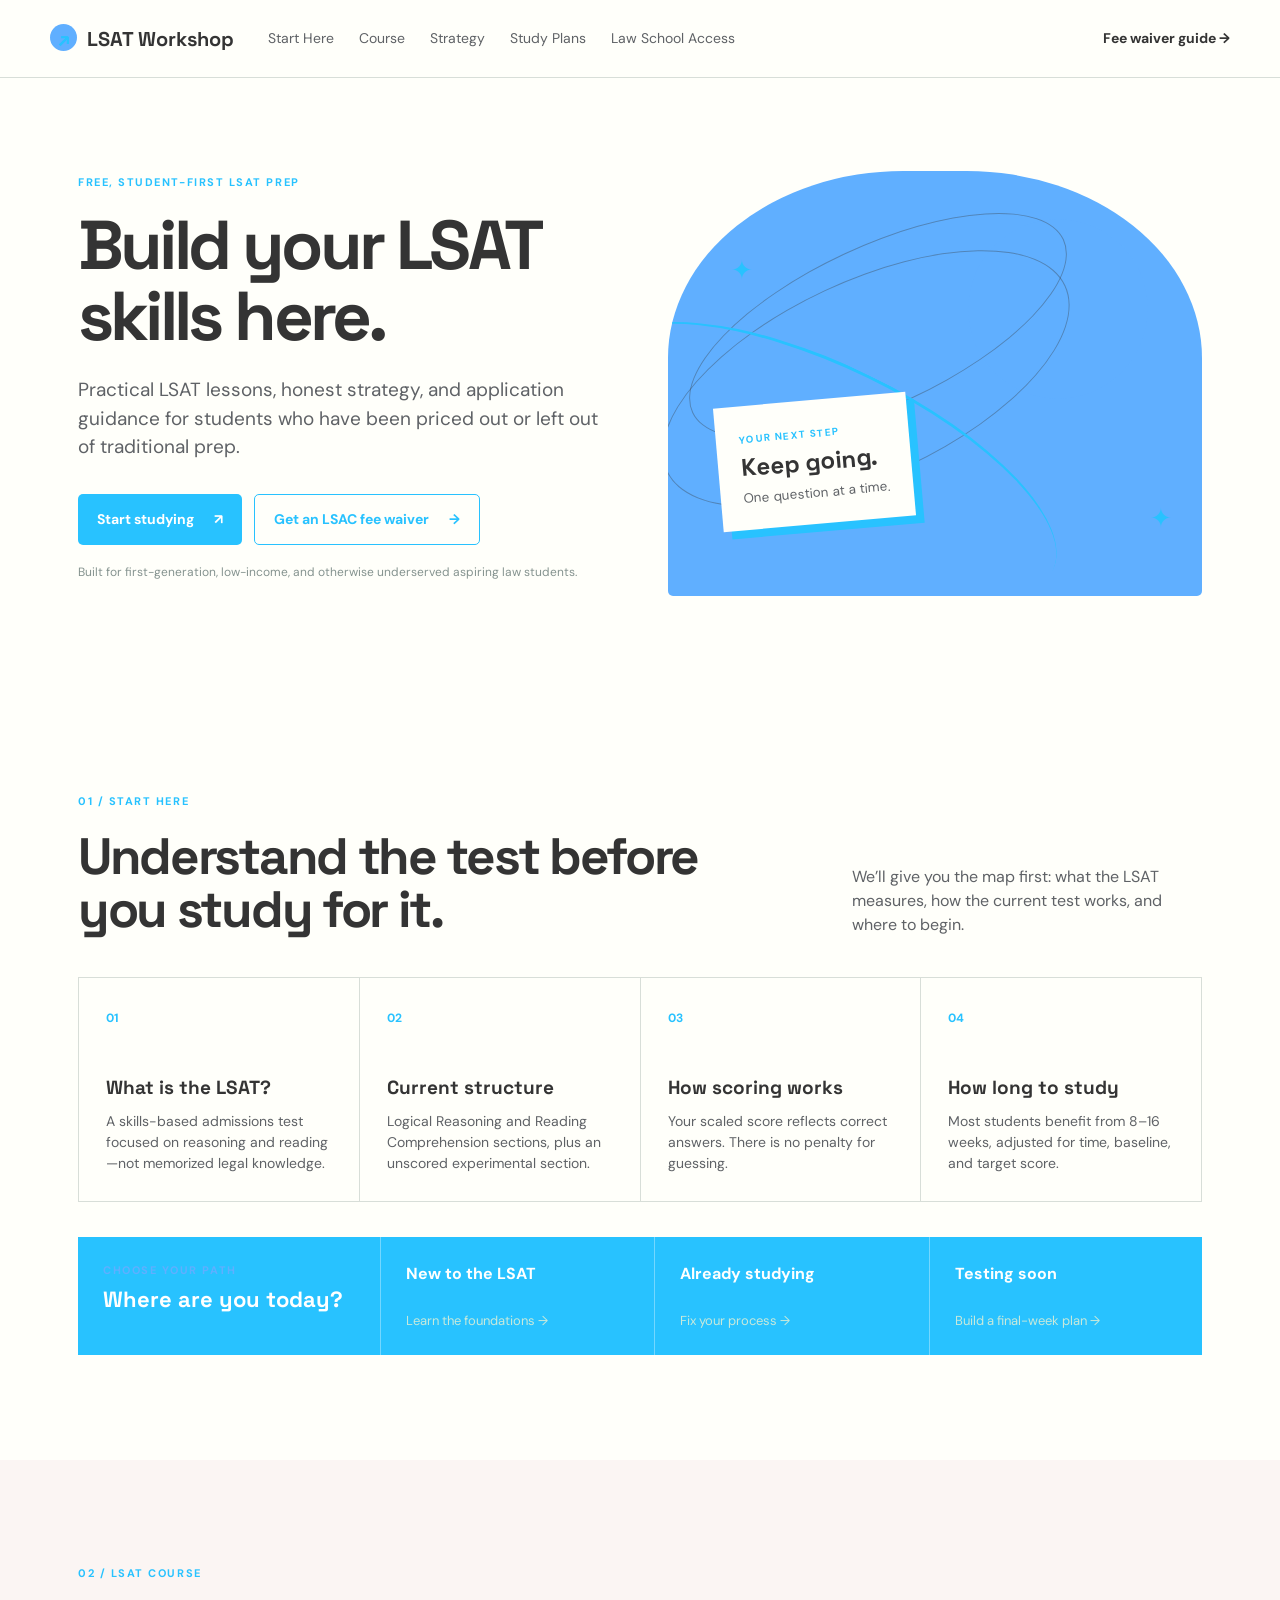
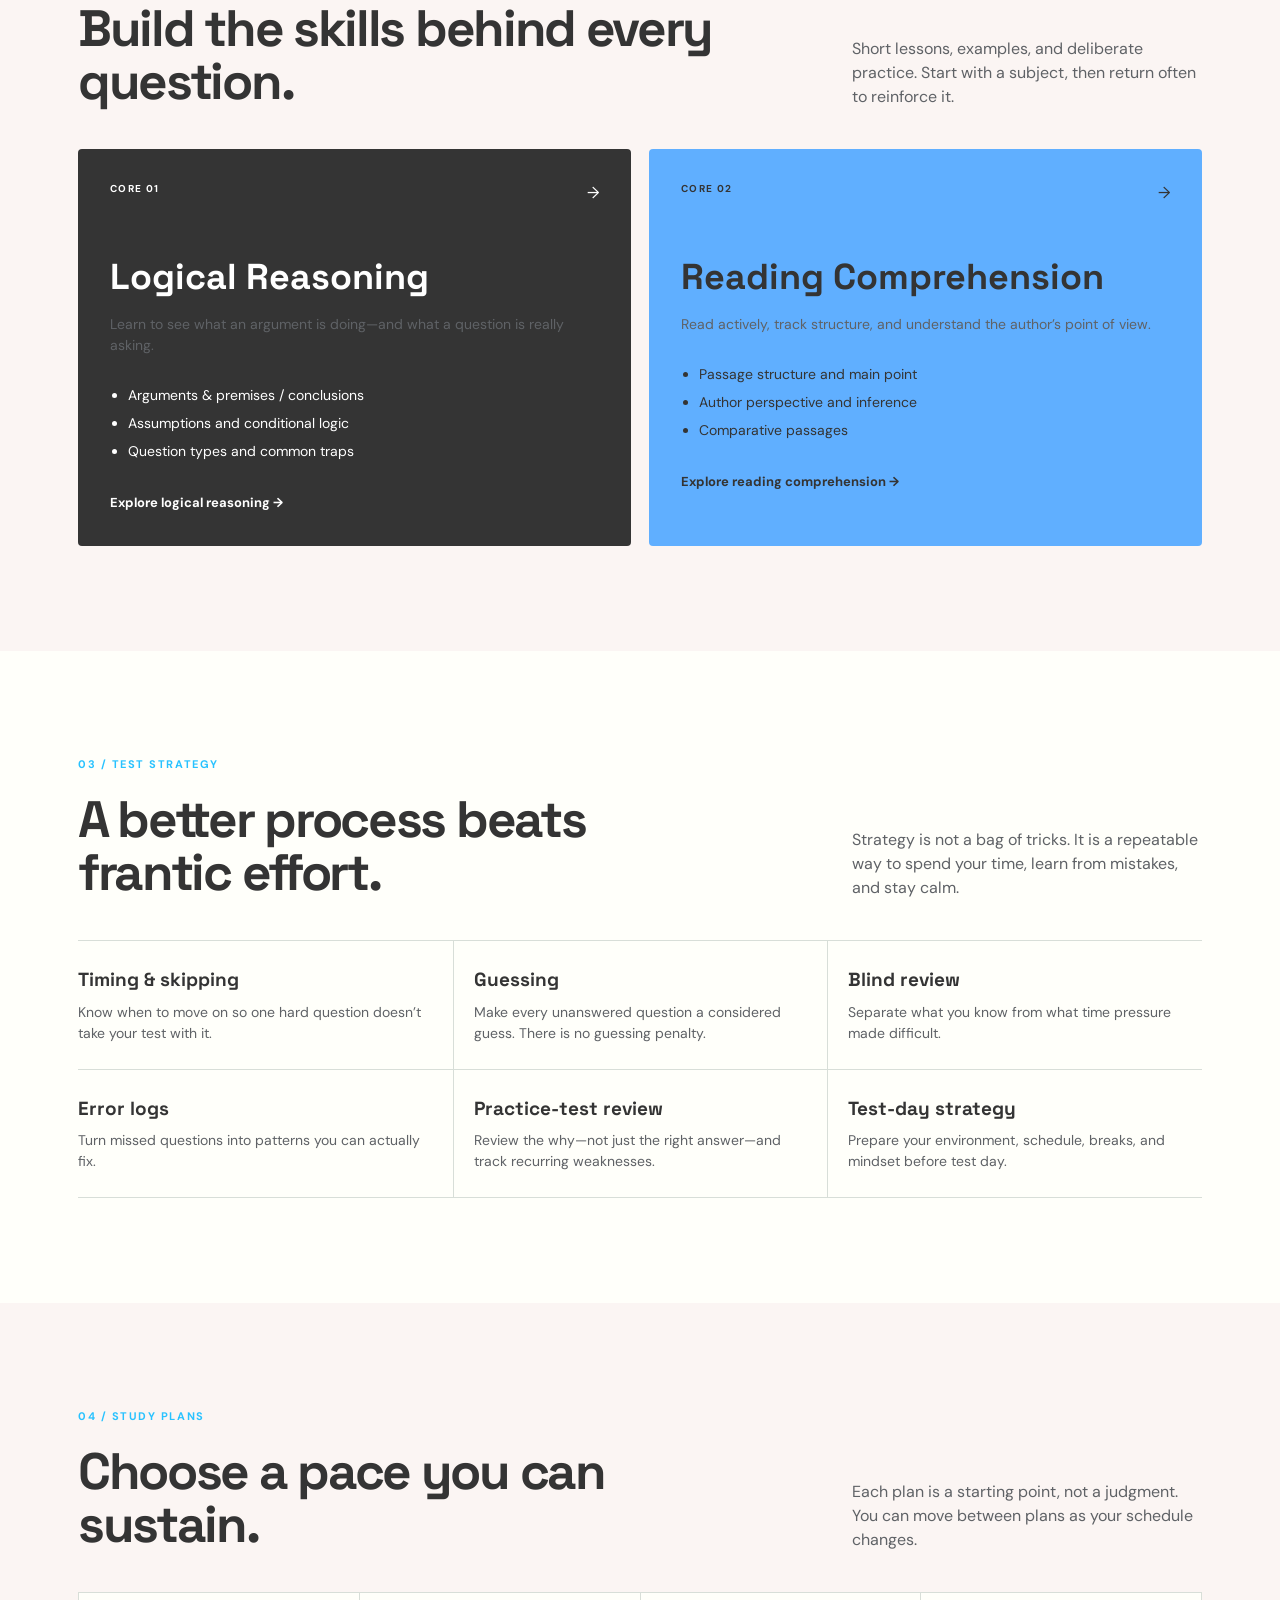
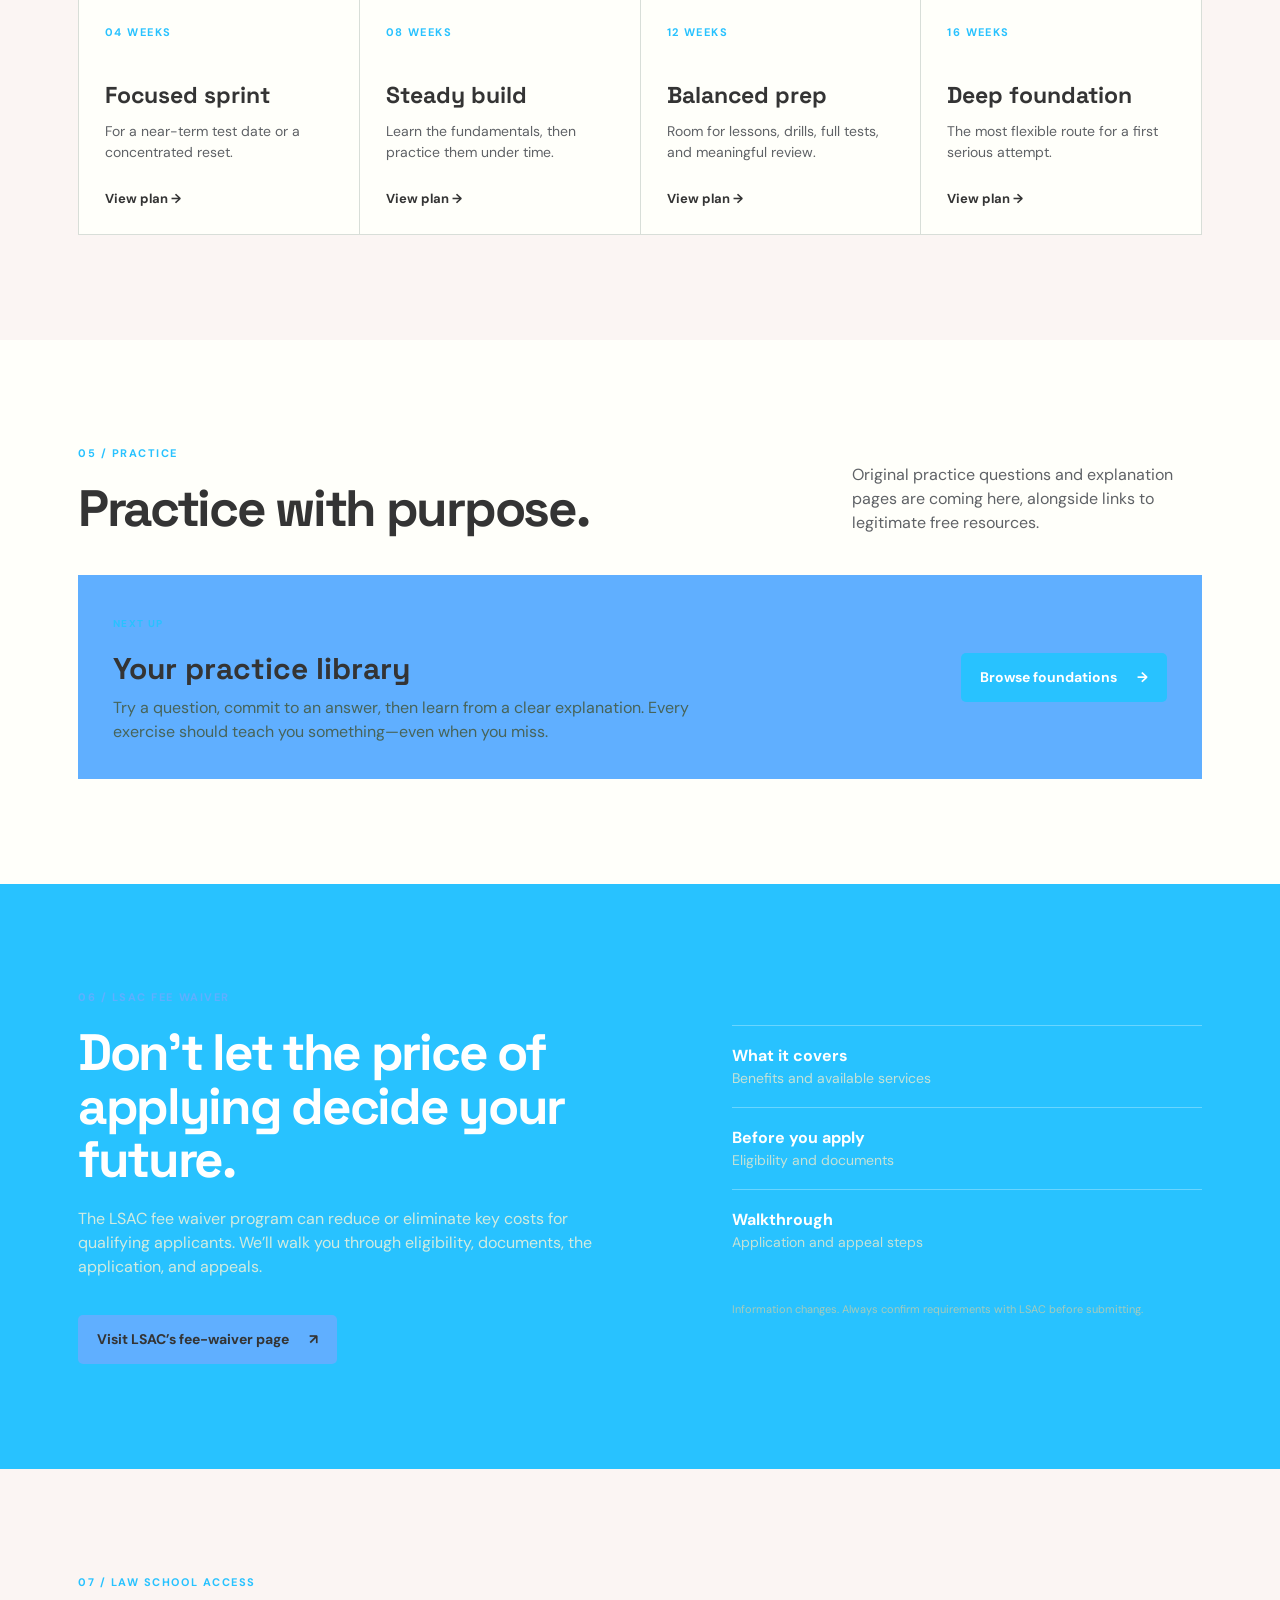
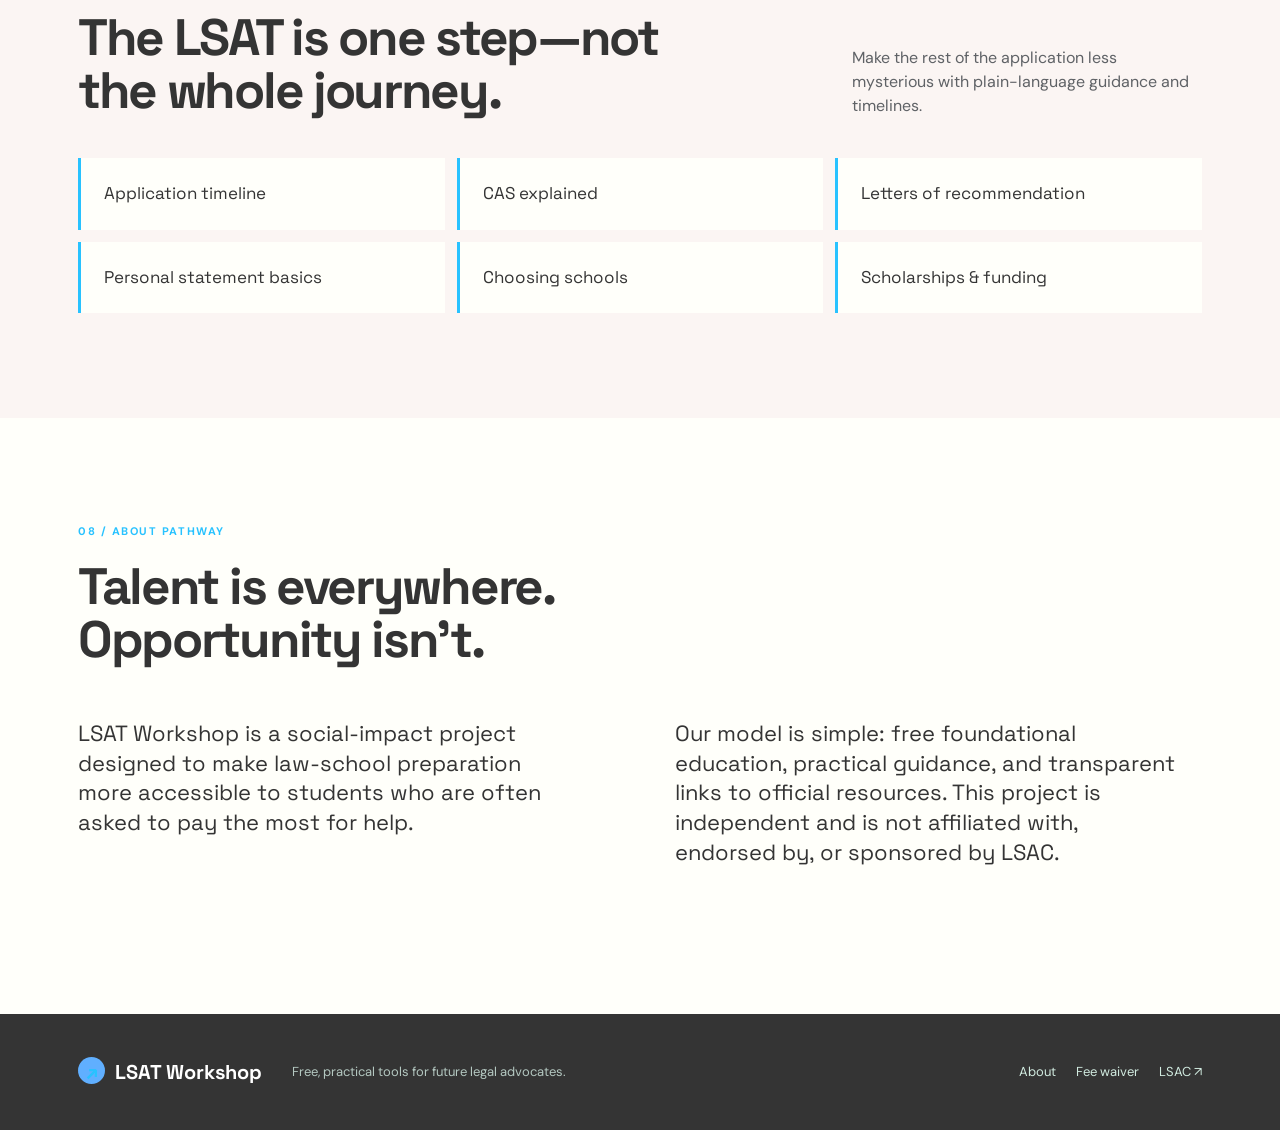
==== commit 70c21353: "Correct LSAT Workshop branding" ====
--- a/index.html
+++ b/index.html
@@ -12,7 +12,7 @@
   </head>
   <body>
     <header class="site-header">
-      <a class="brand" href="./index.html" aria-label="LSAT Workshop home"><span class="brand-mark">↗</span> LSAT Workshop <span>LSAT</span></a>
+      <a class="brand" href="./index.html" aria-label="LSAT Workshop home"><span class="brand-mark">↗</span> LSAT Workshop</a>
       <button class="menu-toggle" aria-expanded="false" aria-controls="site-nav">Menu</button>
       <nav id="site-nav" class="site-nav" aria-label="Main navigation">
         <a href="./start-here.html">Start Here</a><a href="./course.html">Course</a><a href="./strategy.html">Strategy</a><a href="./study-plans.html">Study Plans</a><a href="./law-school-access.html">Law School Access</a>
@@ -55,7 +55,7 @@
 
       <section id="about" class="section-shell section-block about"><p class="eyebrow">08 / ABOUT PATHWAY</p><h2>Talent is everywhere. Opportunity isn’t.</h2><div class="about-columns"><p>LSAT Workshop is a social-impact project designed to make law-school preparation more accessible to students who are often asked to pay the most for help.</p><p>Our model is simple: free foundational education, practical guidance, and transparent links to official resources. This project is independent and is not affiliated with, endorsed by, or sponsored by LSAC.</p></div></section>
     </main>
-    <footer class="site-footer"><div class="brand"><span class="brand-mark">↗</span> LSAT Workshop <span>LSAT</span></div><p>Free, practical tools for future legal advocates.</p><div><a href="./about.html">About</a><a href="./fee-waiver.html">Fee waiver</a><a href="https://www.lsac.org" target="_blank" rel="noreferrer">LSAC ↗</a></div></footer>
+    <footer class="site-footer"><div class="brand"><span class="brand-mark">↗</span> LSAT Workshop</div><p>Free, practical tools for future legal advocates.</p><div><a href="./about.html">About</a><a href="./fee-waiver.html">Fee waiver</a><a href="https://www.lsac.org" target="_blank" rel="noreferrer">LSAC ↗</a></div></footer>
     <script src="app.js"></script>
   </body>
 </html>
--- a/styles.css
+++ b/styles.css
@@ -1,2 +1,2 @@
-:root{--ink:#182522;--muted:#61716d;--cream:#f6f4ee;--paper:#fffdf8;--mint:#b9e7d4;--green:#1d6b55;--yellow:#f4ce68;--line:#d8ded8;--sans:'DM Sans',sans-serif;--display:'Space Grotesk',sans-serif}*{box-sizing:border-box}html{scroll-behavior:smooth}body{margin:0;background:var(--paper);color:var(--ink);font-family:var(--sans);line-height:1.5}a{color:inherit;text-decoration:none}.site-header{height:78px;display:flex;align-items:center;gap:34px;padding:0 max(28px,calc((100vw - 1180px)/2));border-bottom:1px solid var(--line);position:sticky;top:0;background:rgba(255,253,248,.94);backdrop-filter:blur(10px);z-index:5}.brand{font-family:var(--display);font-weight:700;font-size:20px;white-space:nowrap}.brand>span:last-child{color:var(--green)}.brand-mark{display:inline-grid;place-items:center;background:var(--yellow);border-radius:50%;width:27px;height:27px;margin-right:5px}.site-nav{display:flex;gap:25px;font-size:14px;color:var(--muted);flex:1}.site-nav a:hover,.header-link:hover{color:var(--green)}.header-link{font-size:14px;font-weight:700}.menu-toggle{display:none;background:none;border:1px solid var(--line);padding:8px 12px;border-radius:5px}.section-shell{max-width:1180px;margin:auto;padding-left:28px;padding-right:28px}.hero{min-height:610px;display:grid;grid-template-columns:1fr 1fr;align-items:center;gap:55px}.hero-copy{padding:78px 0}.eyebrow{color:var(--green);font-size:11px;font-weight:700;letter-spacing:.14em;margin:0 0 20px}.hero h1{font-family:var(--display);font-size:clamp(42px,5.4vw,76px);line-height:1.02;letter-spacing:-.055em;max-width:650px;margin:0 0 25px}.lede{color:var(--muted);font-size:19px;max-width:565px}.button-row{display:flex;gap:12px;flex-wrap:wrap;margin:32px 0 18px}.button{display:inline-flex;align-items:center;gap:20px;padding:14px 19px;border-radius:5px;font-weight:700;font-size:14px}.button.primary{background:var(--green);color:white}.button.secondary{border:1px solid var(--green);color:var(--green)}.button:hover{transform:translateY(-2px)}.microcopy{font-size:12px;color:#85938f}.hero-art{height:425px;background:var(--mint);position:relative;overflow:hidden;border-radius:44% 44% 5px 5px}.sun{position:absolute;width:180px;height:180px;background:var(--yellow);border-radius:50%;top:48px;right:54px}.orbit{position:absolute;border:1px solid rgba(29,107,85,.4);border-radius:50%;transform:rotate(-25deg)}.orbit-one{width:410px;height:160px;top:75px;left:5px}.orbit-two{width:440px;height:195px;top:110px;left:-22px}.path-line{position:absolute;width:500px;height:190px;border-top:3px solid var(--green);border-radius:50%;transform:rotate(26deg);left:-90px;bottom:40px}.sign-card{position:absolute;background:var(--paper);padding:20px 23px;left:50px;bottom:72px;box-shadow:8px 8px 0 var(--green);transform:rotate(-5deg)}.sign-card span,.tag{font-size:10px;letter-spacing:.14em;color:var(--green);font-weight:700}.sign-card strong{display:block;font-family:var(--display);font-size:24px}.sign-card small{color:var(--muted)}.star{position:absolute;color:var(--green);font-size:26px}.star-one{top:80px;left:63px}.star-two{right:30px;bottom:58px}.section-block{padding-top:105px;padding-bottom:105px}.tinted{max-width:none;background:var(--cream)}.tinted>*{max-width:1124px;margin-left:auto;margin-right:auto}.section-heading{display:flex;justify-content:space-between;align-items:end;gap:40px;margin-bottom:40px}.section-heading h2,.about h2,.fee-copy h2{font-family:var(--display);font-size:clamp(32px,4vw,52px);letter-spacing:-.045em;line-height:1.05;margin:0;max-width:650px}.section-heading>p{max-width:350px;color:var(--muted);margin:0}.info-grid{display:grid;gap:1px;background:var(--line);border:1px solid var(--line)}.info-grid.four{grid-template-columns:repeat(4,1fr)}.info-grid article{background:var(--paper);padding:27px;min-height:210px}.number{color:var(--green);font-size:12px;font-weight:700}.info-grid h3{font-family:var(--display);font-size:19px;margin:45px 0 8px}.info-grid p,.course-card p,.plans-grid p{color:var(--muted);font-size:14px;margin:0}.pathway{display:grid;grid-template-columns:1.1fr repeat(3,1fr);gap:1px;background:var(--green);margin-top:35px;color:white}.pathway>*{padding:25px;background:var(--green)}.pathway .eyebrow{color:var(--yellow);margin-bottom:5px}.pathway h3{font-family:var(--display);font-size:22px;margin:0}.pathway a{border-left:1px solid rgba(255,255,255,.25);transition:.2s}.pathway a:hover{background:#165743}.pathway strong,.pathway span{display:block}.pathway span{font-size:13px;color:#c7e9db;margin-top:25px}.course-grid{display:grid;grid-template-columns:1fr 1fr;gap:18px}.course-card{padding:32px;min-height:360px;border-radius:4px}.course-card.dark{background:var(--ink);color:white}.course-card.accent{background:var(--yellow)}.card-top{display:flex;justify-content:space-between}.course-card .tag{color:inherit}.course-card h3{font-family:var(--display);font-size:36px;margin:45px 0 10px}.course-card ul{padding-left:18px;font-size:14px;line-height:2;margin:25px 0}.course-card a{font-size:13px;font-weight:700}.strategy-list{display:grid;grid-template-columns:repeat(3,1fr);border-top:1px solid var(--line)}.strategy-list div{padding:25px 20px 25px 0;border-bottom:1px solid var(--line)}.strategy-list div:nth-child(3n+2),.strategy-list div:nth-child(3n+3){padding-left:20px;border-left:1px solid var(--line)}.strategy-list b,.strategy-list span{display:block}.strategy-list b{font-family:var(--display);font-size:19px;margin-bottom:7px}.strategy-list span{font-size:14px;color:var(--muted)}.plans-grid{display:grid;grid-template-columns:repeat(4,1fr);gap:1px;background:var(--line);border:1px solid var(--line)}.plans-grid a{background:var(--paper);padding:26px;min-height:220px}.plans-grid a:hover{background:var(--mint)}.plans-grid span{font-size:11px;font-weight:700;color:var(--green);letter-spacing:.13em}.plans-grid h3{font-family:var(--display);font-size:23px;margin:35px 0 8px}.plans-grid b{display:block;font-size:13px;margin-top:26px}.practice-callout{display:flex;justify-content:space-between;align-items:center;gap:30px;padding:35px;background:var(--mint)}.practice-callout h3{font-family:var(--display);font-size:30px;margin:12px 0 5px}.practice-callout p{max-width:600px;color:#47645a;margin:0}.fee-section{display:grid;grid-template-columns:1.1fr .9fr;gap:80px;background:var(--green);max-width:none;color:white}.fee-section>*{max-width:530px}.fee-section{padding-left:max(28px,calc((100vw - 1124px)/2));padding-right:max(28px,calc((100vw - 1124px)/2))}.fee-copy .eyebrow{color:var(--yellow)}.fee-copy h2{color:white;margin-bottom:20px}.fee-copy>p{color:#d1ebe0}.fee-copy .button{margin-top:20px;background:var(--yellow);color:var(--ink)}.fee-topics{align-self:center}.fee-topics>div{border-top:1px solid rgba(255,255,255,.3);padding:18px 0}.fee-topics b,.fee-topics span{display:block}.fee-topics span{color:#c4e2d7;font-size:14px}.note{font-size:11px;color:#a6cbbc;margin-top:30px}.access-grid{display:grid;grid-template-columns:repeat(3,1fr);gap:12px}.access-grid span{background:var(--paper);padding:23px;font-family:var(--display);font-size:17px;border-left:3px solid var(--green)}.about{padding-bottom:125px}.about-columns{display:grid;grid-template-columns:1fr 1fr;gap:70px;margin-top:30px}.about-columns p{font-family:var(--display);font-size:22px;line-height:1.35;max-width:500px}.site-footer{background:var(--ink);color:white;padding:35px max(28px,calc((100vw - 1124px)/2));display:flex;align-items:center;gap:30px}.site-footer p{color:#b4c8c1;font-size:13px;flex:1}.site-footer>div:last-child{display:flex;gap:20px;font-size:13px;color:#d1ebe0}@media(max-width:800px){.site-header{gap:12px}.site-nav{display:none;position:absolute;top:78px;left:0;right:0;background:var(--paper);padding:20px 28px;flex-direction:column}.site-nav.open{display:flex}.menu-toggle{display:block;margin-left:auto}.header-link{display:none}.hero{grid-template-columns:1fr;padding-top:25px}.hero-copy{padding:45px 0 15px}.hero-art{height:300px}.section-heading{display:block}.section-heading>p{margin-top:18px}.info-grid.four,.plans-grid{grid-template-columns:1fr 1fr}.pathway{grid-template-columns:1fr 1fr}.pathway>*:first-child{grid-column:1/-1}.course-grid,.fee-section{grid-template-columns:1fr}.strategy-list{grid-template-columns:1fr 1fr}.strategy-list div:nth-child(3n+2),.strategy-list div:nth-child(3n+3){padding-left:0;border-left:0}.strategy-list div:nth-child(even){padding-left:20px;border-left:1px solid var(--line)}.about-columns{gap:20px}.site-footer{flex-wrap:wrap}.site-footer p{flex-basis:60%}}@media(max-width:500px){.section-block{padding-top:70px;padding-bottom:70px}.info-grid.four,.plans-grid,.strategy-list,.access-grid{grid-template-columns:1fr}.pathway{grid-template-columns:1fr}.pathway>*:first-child{grid-column:auto}.pathway a{border-left:0;border-top:1px solid rgba(255,255,255,.25)}.course-card h3{font-size:30px}.about-columns{grid-template-columns:1fr}.site-footer>div:last-child{width:100%}}
+:root{--ink:#343434;--muted:#5f6266;--cream:#fbf5f3;--paper:#fffffa;--mint:#60afff;--green:#28c2ff;--yellow:#60afff;--line:#d8ded8;--sans:'DM Sans',sans-serif;--display:'Space Grotesk',sans-serif}*{box-sizing:border-box}html{scroll-behavior:smooth}body{margin:0;background:var(--paper);color:var(--ink);font-family:var(--sans);line-height:1.5}a{color:inherit;text-decoration:none}.site-header{height:78px;display:flex;align-items:center;gap:34px;padding:0 max(28px,calc((100vw - 1180px)/2));border-bottom:1px solid var(--line);position:sticky;top:0;background:rgba(255,255,250,.94);backdrop-filter:blur(10px);z-index:5}.brand{font-family:var(--display);font-weight:700;font-size:20px;white-space:nowrap}.brand>span:last-child{color:var(--green)}.brand-mark{display:inline-grid;place-items:center;background:var(--yellow);border-radius:50%;width:27px;height:27px;margin-right:5px}.site-nav{display:flex;gap:25px;font-size:14px;color:var(--muted);flex:1}.site-nav a:hover,.header-link:hover{color:var(--green)}.header-link{font-size:14px;font-weight:700}.menu-toggle{display:none;background:none;border:1px solid var(--line);padding:8px 12px;border-radius:5px}.section-shell{max-width:1180px;margin:auto;padding-left:28px;padding-right:28px}.hero{min-height:610px;display:grid;grid-template-columns:1fr 1fr;align-items:center;gap:55px}.hero-copy{padding:78px 0}.eyebrow{color:var(--green);font-size:11px;font-weight:700;letter-spacing:.14em;margin:0 0 20px}.hero h1{font-family:var(--display);font-size:clamp(42px,5.4vw,76px);line-height:1.02;letter-spacing:-.055em;max-width:650px;margin:0 0 25px}.lede{color:var(--muted);font-size:19px;max-width:565px}.button-row{display:flex;gap:12px;flex-wrap:wrap;margin:32px 0 18px}.button{display:inline-flex;align-items:center;gap:20px;padding:14px 19px;border-radius:5px;font-weight:700;font-size:14px}.button.primary{background:var(--green);color:white}.button.secondary{border:1px solid var(--green);color:var(--green)}.button:hover{transform:translateY(-2px)}.microcopy{font-size:12px;color:#85938f}.hero-art{height:425px;background:var(--mint);position:relative;overflow:hidden;border-radius:44% 44% 5px 5px}.sun{position:absolute;width:180px;height:180px;background:var(--yellow);border-radius:50%;top:48px;right:54px}.orbit{position:absolute;border:1px solid rgba(52,52,52,.35);border-radius:50%;transform:rotate(-25deg)}.orbit-one{width:410px;height:160px;top:75px;left:5px}.orbit-two{width:440px;height:195px;top:110px;left:-22px}.path-line{position:absolute;width:500px;height:190px;border-top:3px solid var(--green);border-radius:50%;transform:rotate(26deg);left:-90px;bottom:40px}.sign-card{position:absolute;background:var(--paper);padding:20px 23px;left:50px;bottom:72px;box-shadow:8px 8px 0 var(--green);transform:rotate(-5deg)}.sign-card span,.tag{font-size:10px;letter-spacing:.14em;color:var(--green);font-weight:700}.sign-card strong{display:block;font-family:var(--display);font-size:24px}.sign-card small{color:var(--muted)}.star{position:absolute;color:var(--green);font-size:26px}.star-one{top:80px;left:63px}.star-two{right:30px;bottom:58px}.section-block{padding-top:105px;padding-bottom:105px}.tinted{max-width:none;background:var(--cream)}.tinted>*{max-width:1124px;margin-left:auto;margin-right:auto}.section-heading{display:flex;justify-content:space-between;align-items:end;gap:40px;margin-bottom:40px}.section-heading h2,.about h2,.fee-copy h2{font-family:var(--display);font-size:clamp(32px,4vw,52px);letter-spacing:-.045em;line-height:1.05;margin:0;max-width:650px}.section-heading>p{max-width:350px;color:var(--muted);margin:0}.info-grid{display:grid;gap:1px;background:var(--line);border:1px solid var(--line)}.info-grid.four{grid-template-columns:repeat(4,1fr)}.info-grid article{background:var(--paper);padding:27px;min-height:210px}.number{color:var(--green);font-size:12px;font-weight:700}.info-grid h3{font-family:var(--display);font-size:19px;margin:45px 0 8px}.info-grid p,.course-card p,.plans-grid p{color:var(--muted);font-size:14px;margin:0}.pathway{display:grid;grid-template-columns:1.1fr repeat(3,1fr);gap:1px;background:var(--green);margin-top:35px;color:white}.pathway>*{padding:25px;background:var(--green)}.pathway .eyebrow{color:var(--yellow);margin-bottom:5px}.pathway h3{font-family:var(--display);font-size:22px;margin:0}.pathway a{border-left:1px solid rgba(255,255,255,.35);transition:.2s}.pathway a:hover{background:#165743}.pathway strong,.pathway span{display:block}.pathway span{font-size:13px;color:#c7e9db;margin-top:25px}.course-grid{display:grid;grid-template-columns:1fr 1fr;gap:18px}.course-card{padding:32px;min-height:360px;border-radius:4px}.course-card.dark{background:var(--ink);color:white}.course-card.accent{background:var(--yellow)}.card-top{display:flex;justify-content:space-between}.course-card .tag{color:inherit}.course-card h3{font-family:var(--display);font-size:36px;margin:45px 0 10px}.course-card ul{padding-left:18px;font-size:14px;line-height:2;margin:25px 0}.course-card a{font-size:13px;font-weight:700}.strategy-list{display:grid;grid-template-columns:repeat(3,1fr);border-top:1px solid var(--line)}.strategy-list div{padding:25px 20px 25px 0;border-bottom:1px solid var(--line)}.strategy-list div:nth-child(3n+2),.strategy-list div:nth-child(3n+3){padding-left:20px;border-left:1px solid var(--line)}.strategy-list b,.strategy-list span{display:block}.strategy-list b{font-family:var(--display);font-size:19px;margin-bottom:7px}.strategy-list span{font-size:14px;color:var(--muted)}.plans-grid{display:grid;grid-template-columns:repeat(4,1fr);gap:1px;background:var(--line);border:1px solid var(--line)}.plans-grid a{background:var(--paper);padding:26px;min-height:220px}.plans-grid a:hover{background:var(--mint)}.plans-grid span{font-size:11px;font-weight:700;color:var(--green);letter-spacing:.13em}.plans-grid h3{font-family:var(--display);font-size:23px;margin:35px 0 8px}.plans-grid b{display:block;font-size:13px;margin-top:26px}.practice-callout{display:flex;justify-content:space-between;align-items:center;gap:30px;padding:35px;background:var(--mint)}.practice-callout h3{font-family:var(--display);font-size:30px;margin:12px 0 5px}.practice-callout p{max-width:600px;color:#47645a;margin:0}.fee-section{display:grid;grid-template-columns:1.1fr .9fr;gap:80px;background:var(--green);max-width:none;color:white}.fee-section>*{max-width:530px}.fee-section{padding-left:max(28px,calc((100vw - 1124px)/2));padding-right:max(28px,calc((100vw - 1124px)/2))}.fee-copy .eyebrow{color:var(--yellow)}.fee-copy h2{color:white;margin-bottom:20px}.fee-copy>p{color:#d1ebe0}.fee-copy .button{margin-top:20px;background:var(--yellow);color:var(--ink)}.fee-topics{align-self:center}.fee-topics>div{border-top:1px solid rgba(255,255,255,.3);padding:18px 0}.fee-topics b,.fee-topics span{display:block}.fee-topics span{color:#c4e2d7;font-size:14px}.note{font-size:11px;color:#a6cbbc;margin-top:30px}.access-grid{display:grid;grid-template-columns:repeat(3,1fr);gap:12px}.access-grid span{background:var(--paper);padding:23px;font-family:var(--display);font-size:17px;border-left:3px solid var(--green)}.about{padding-bottom:125px}.about-columns{display:grid;grid-template-columns:1fr 1fr;gap:70px;margin-top:30px}.about-columns p{font-family:var(--display);font-size:22px;line-height:1.35;max-width:500px}.site-footer{background:var(--ink);color:white;padding:35px max(28px,calc((100vw - 1124px)/2));display:flex;align-items:center;gap:30px}.site-footer p{color:#b4c8c1;font-size:13px;flex:1}.site-footer>div:last-child{display:flex;gap:20px;font-size:13px;color:#d1ebe0}@media(max-width:800px){.site-header{gap:12px}.site-nav{display:none;position:absolute;top:78px;left:0;right:0;background:var(--paper);padding:20px 28px;flex-direction:column}.site-nav.open{display:flex}.menu-toggle{display:block;margin-left:auto}.header-link{display:none}.hero{grid-template-columns:1fr;padding-top:25px}.hero-copy{padding:45px 0 15px}.hero-art{height:300px}.section-heading{display:block}.section-heading>p{margin-top:18px}.info-grid.four,.plans-grid{grid-template-columns:1fr 1fr}.pathway{grid-template-columns:1fr 1fr}.pathway>*:first-child{grid-column:1/-1}.course-grid,.fee-section{grid-template-columns:1fr}.strategy-list{grid-template-columns:1fr 1fr}.strategy-list div:nth-child(3n+2),.strategy-list div:nth-child(3n+3){padding-left:0;border-left:0}.strategy-list div:nth-child(even){padding-left:20px;border-left:1px solid var(--line)}.about-columns{gap:20px}.site-footer{flex-wrap:wrap}.site-footer p{flex-basis:60%}}@media(max-width:500px){.section-block{padding-top:70px;padding-bottom:70px}.info-grid.four,.plans-grid,.strategy-list,.access-grid{grid-template-columns:1fr}.pathway{grid-template-columns:1fr}.pathway>*:first-child{grid-column:auto}.pathway a{border-left:0;border-top:1px solid rgba(255,255,255,.25)}.course-card h3{font-size:30px}.about-columns{grid-template-columns:1fr}.site-footer>div:last-child{width:100%}}
 .page-hero{padding-top:120px;padding-bottom:90px;background:var(--cream);max-width:none;padding-left:max(28px,calc((100vw - 1124px)/2));padding-right:max(28px,calc((100vw - 1124px)/2))}.page-hero h1{font-family:var(--display);font-size:clamp(42px,6vw,72px);letter-spacing:-.055em;line-height:1.02;max-width:760px;margin:0 0 22px}.page-hero .lede{max-width:620px}.placeholder-grid{display:grid;grid-template-columns:repeat(3,1fr);gap:1px;background:var(--line);border:1px solid var(--line)}.placeholder-grid article{background:var(--paper);padding:30px;min-height:280px}.placeholder-grid h2{font-family:var(--display);font-size:25px;line-height:1.1;margin:55px 0 12px}.placeholder-grid p{color:var(--muted);font-size:15px}.site-nav a[aria-current="page"]{color:var(--green);font-weight:700}@media(max-width:800px){.placeholder-grid{grid-template-columns:1fr 1fr}}@media(max-width:500px){.placeholder-grid{grid-template-columns:1fr}.page-hero{padding-top:80px;padding-bottom:65px}}
